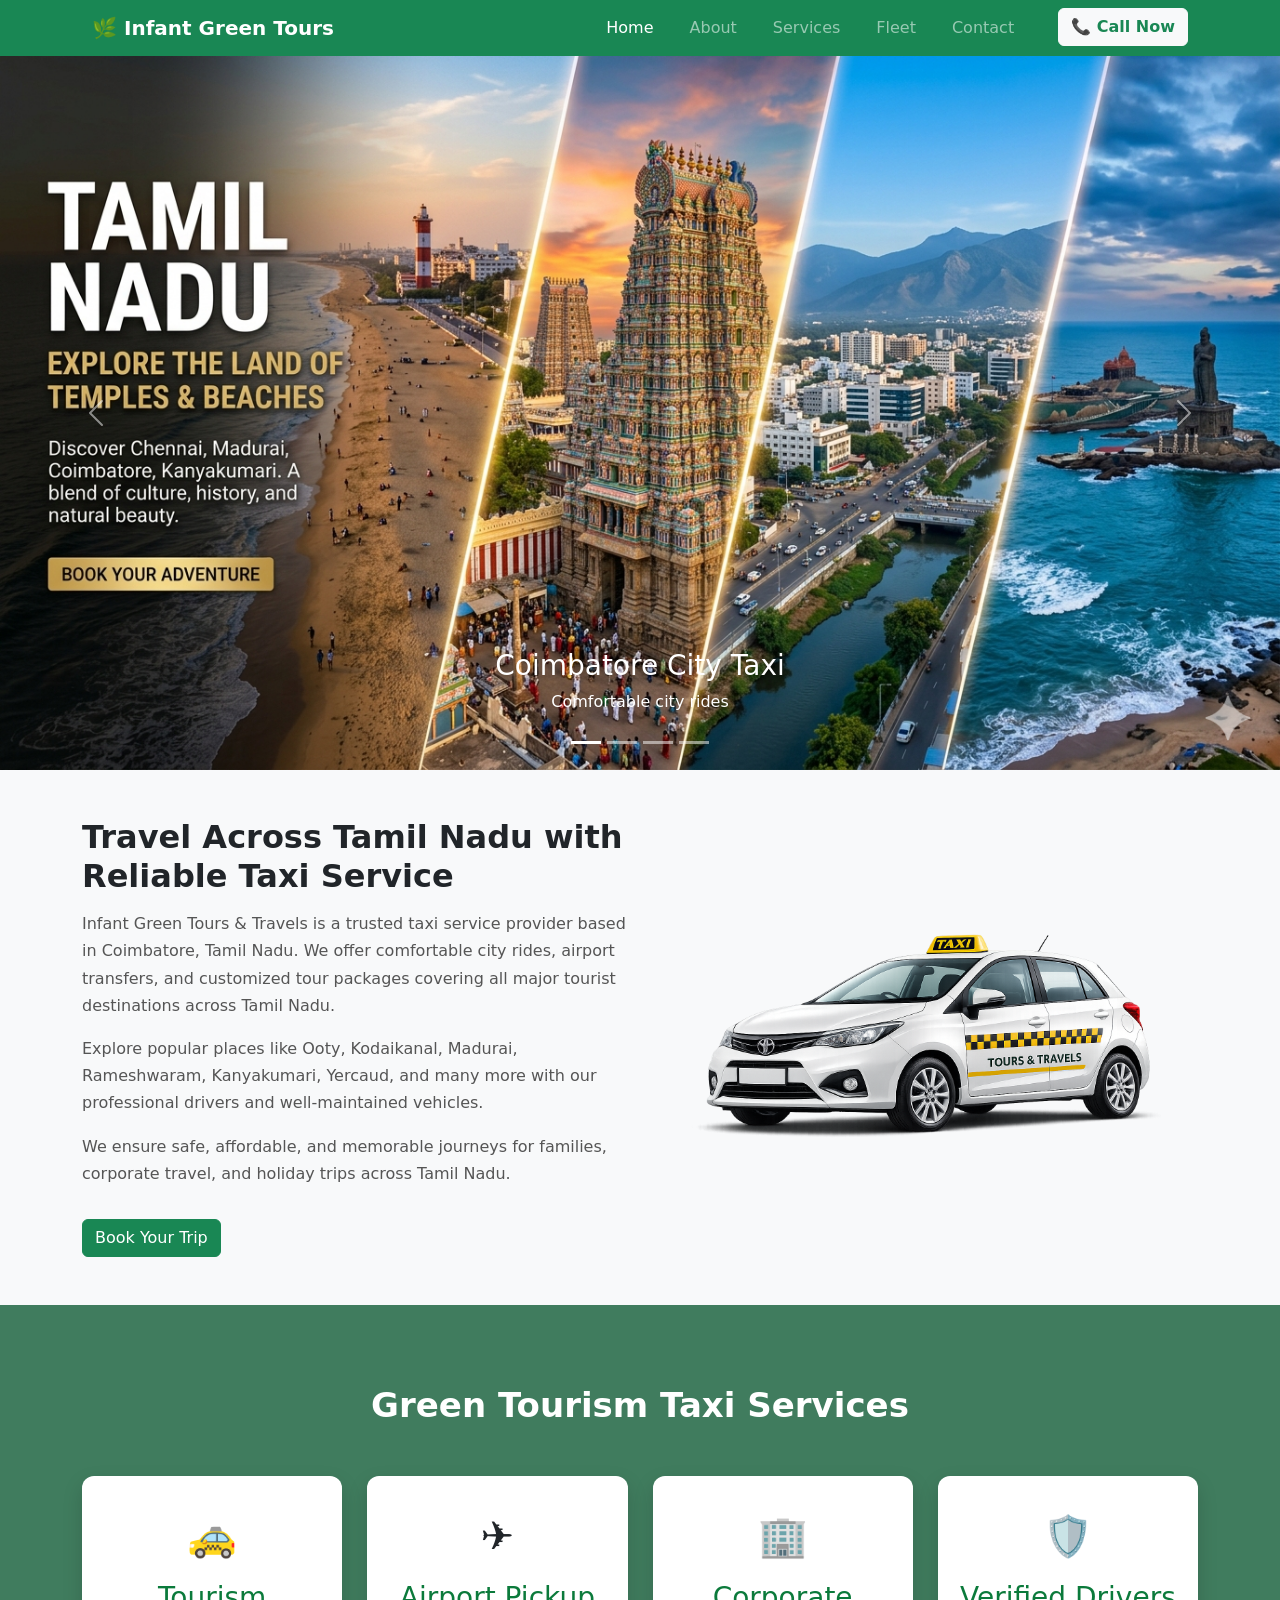
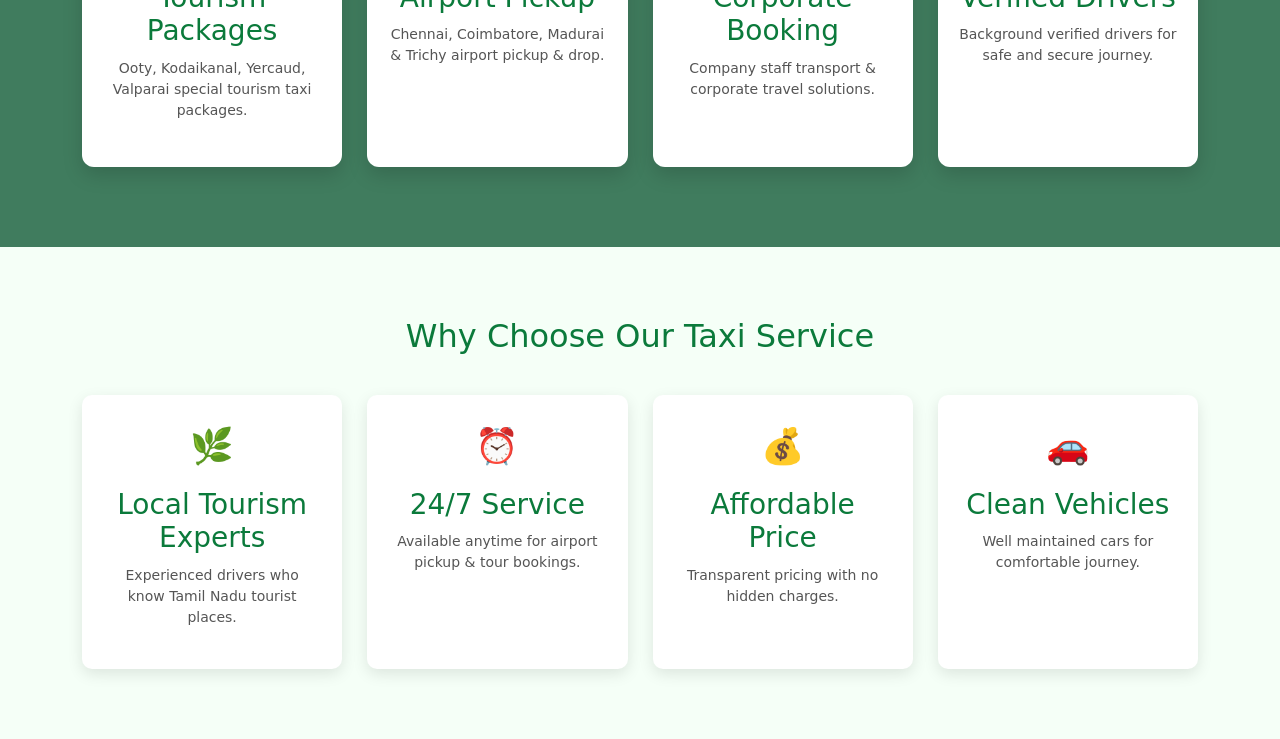
==== index.html @ bfb2577a "initial commit" ====
<!DOCTYPE html>
<html lang="en">
<head>
<meta charset="UTF-8">
<meta name="viewport" content="width=device-width, initial-scale=1.0">
<title>Infant Green Tours & Travels</title>
<link rel="stylesheet" href="assets/css/style.css">
<link href="https://cdn.jsdelivr.net/npm/bootstrap@5.3.3/dist/css/bootstrap.min.css" rel="stylesheet">
<!-- Fontawesome -->
<link rel="stylesheet"
href="https://cdnjs.cloudflare.com/ajax/libs/font-awesome/6.5.0/css/all.min.css"/>
</head>
<body>
    <div id="navbar"></div>
    <!-- Banner Slider -->
<div id="bannerSlider" class="carousel slide carousel-fade" data-bs-ride="carousel" data-bs-interval="3000">

  <!-- Indicators -->
  <div class="carousel-indicators">
    <button type="button" data-bs-target="#bannerSlider" data-bs-slide-to="0" class="active"></button>
    <button type="button" data-bs-target="#bannerSlider" data-bs-slide-to="1"></button>
    <button type="button" data-bs-target="#bannerSlider" data-bs-slide-to="2"></button>
    <button type="button" data-bs-target="#bannerSlider" data-bs-slide-to="3"></button>
  </div>

  <div class="carousel-inner">

    <!-- Coimbatore -->
    <div class="carousel-item active">
      <img src="assets/img/tamilnadu.png" class="d-block w-100 banner-img" alt="Coimbatore">
      <div class="carousel-caption">
        <h3>Coimbatore City Taxi</h3>
        <p>Comfortable city rides</p>
      </div>
    </div>

    <!-- Kerala -->
    <div class="carousel-item">
      <img src="assets/img/kerala.png" class="d-block w-100 banner-img" alt="Kerala">
      <div class="carousel-caption">
        <h3>Kerala Tour Package</h3>
      </div>
    </div>

    <!-- Ooty -->
    <div class="carousel-item">
      <img src="assets/img/ooty.png" class="d-block w-100 banner-img" alt="Ooty">
      <div class="carousel-caption">
        <h3>Ooty Hill Station</h3>
      </div>
    </div>

    <!-- Wayanad -->
    <div class="carousel-item">
      <img src="assets/img/wayndu.png" class="d-block w-100 banner-img" alt="Wayanad">
      <div class="carousel-caption">
        <h3>Wayanad Trip</h3>
      </div>
    </div>

  </div>

  <!-- Controls -->
  <button class="carousel-control-prev" type="button" data-bs-target="#bannerSlider" data-bs-slide="prev">
    <span class="carousel-control-prev-icon"></span>
  </button>

  <button class="carousel-control-next" type="button" data-bs-target="#bannerSlider" data-bs-slide="next">
    <span class="carousel-control-next-icon"></span>
  </button>

</div>

<!-- About section -->

<section class="about-section py-5">
  <div class="container">
    <div class="row align-items-center">
      
      <div class="col-lg-6">
        <h2 class="about-title">Travel Across Tamil Nadu with Reliable Taxi Service</h2>

        <p class="about-text">
          Infant Green Tours & Travels is a trusted taxi service provider based in Coimbatore, Tamil Nadu. 
          We offer comfortable city rides, airport transfers, and customized tour packages covering all 
          major tourist destinations across Tamil Nadu.
        </p>

        <p class="about-text">
          Explore popular places like Ooty, Kodaikanal, Madurai, Rameshwaram, Kanyakumari, 
          Yercaud, and many more with our professional drivers and well-maintained vehicles.
        </p>

        <p class="about-text">
          We ensure safe, affordable, and memorable journeys for families, corporate travel, 
          and holiday trips across Tamil Nadu.
        </p>

        <a href="contact.html" class="btn btn-success mt-3">Book Your Trip</a>
      </div>

      <div class="col-lg-6 text-center">
        <img src="assets/img/taxi-image.png" 
             class="img-fluid about-img" 
             alt="Infant Green Tours Taxi">
      </div>

    </div>
  </div>
</section>

<!-- Service -->
<section class="taxi-services">
  <div class="overlay"></div>

  <div class="container">
    <h2 class="section-title">Green Tourism Taxi Services</h2>

    <div class="card-wrapper">

      <div class="service-card">
        <div class="icon">🚕</div>
        <h3>Tourism Packages</h3>
        <p>Ooty, Kodaikanal, Yercaud, Valparai special tourism taxi packages.</p>
      </div>

      <div class="service-card">
        <div class="icon">✈️</div>
        <h3>Airport Pickup</h3>
        <p>Chennai, Coimbatore, Madurai & Trichy airport pickup & drop.</p>
      </div>

      <div class="service-card">
        <div class="icon">🏢</div>
        <h3>Corporate Booking</h3>
        <p>Company staff transport & corporate travel solutions.</p>
      </div>

      <div class="service-card">
        <div class="icon">🛡️</div>
        <h3>Verified Drivers</h3>
        <p>Background verified drivers for safe and secure journey.</p>
      </div>

    </div>
  </div>
</section>

<!-- Why -->
<section class="why-choose">
  <div class="container">
    <h2>Why Choose Our Taxi Service</h2>

    <div class="choose-wrapper">

      <div class="choose-box">
        <div class="choose-icon">🌿</div>
        <h3>Local Tourism Experts</h3>
        <p>Experienced drivers who know Tamil Nadu tourist places.</p>
      </div>

      <div class="choose-box">
        <div class="choose-icon">⏰</div>
        <h3>24/7 Service</h3>
        <p>Available anytime for airport pickup & tour bookings.</p>
      </div>

      <div class="choose-box">
        <div class="choose-icon">💰</div>
        <h3>Affordable Price</h3>
        <p>Transparent pricing with no hidden charges.</p>
      </div>

      <div class="choose-box">
        <div class="choose-icon">🚗</div>
        <h3>Clean Vehicles</h3>
        <p>Well maintained cars for comfortable journey.</p>
      </div>

    </div>
  </div>
</section>

<script src="https://cdn.jsdelivr.net/npm/bootstrap@5.3.3/dist/js/bootstrap.bundle.min.js"></script>
<script src="assets/js/script.js"></script>
<script>
fetch('navbar.html')
  .then(response => response.text())
  .then(data => {
    document.getElementById('navbar').innerHTML = data;
  });
</script>
</body>
</html>
---- assets/css/style.css ----
body{margin:0;font-family:Arial}
header{background:green;color:white;padding:15px;text-align:center}
nav a{color:white;margin:0 10px;text-decoration:none}
.hero{padding:40px;text-align:center;background:#e8f5e9}
.navbar-brand {
    font-size: 1.3rem;
}

.nav-link {
    font-weight: 500;
}

.nav-link:hover {
    color: #d4edda !important;
}

.banner-img {
    width: 100%;
    height: auto;
    max-height: 85vh;
    object-fit: cover;
}

/* Mobile adjustments */
@media (max-width: 768px) {
    .banner-img {
        max-height: 40vh;
    }

    .carousel-caption h3 {
        font-size: 16px;
    }

    .carousel-caption p {
        font-size: 12px;
    }
}


.about-section {
    background: #f8f9fa;
}

.about-title {
    font-weight: 700;
    margin-bottom: 15px;
    animation: fadeUp 1s ease-in-out;
}

.about-text {
    color: #555;
    line-height: 1.7;
    animation: fadeUp 1.5s ease-in-out;
}

.about-img {
    max-height: 350px;
    animation: fadeRight 1.5s ease-in-out;
}

/* Animations */
@keyframes fadeUp {
    from {
        opacity: 0;
        transform: translateY(40px);
    }
    to {
        opacity: 1;
        transform: translateY(0);
    }
}

@keyframes fadeRight {
    from {
        opacity: 0;
        transform: translateX(40px);
    }
    to {
        opacity: 1;
        transform: translateX(0);
    }
}

.taxi-services {
  position: relative;
  background: url('https://images.unsplash.com/photo-1501785888041-af3ef285b470') no-repeat center/cover;
  padding: 80px 20px;
}

.taxi-services .overlay {
  position: absolute;
  top:0;
  left:0;
  right:0;
  bottom:0;
  background: rgba(0, 80, 40, 0.75); /* green overlay */
}

.container {
  position: relative;
  max-width: 1200px;
  margin: auto;
}

.section-title {
  text-align: center;
  font-size: 34px;
  margin-bottom: 50px;
  color: #fff;
  font-weight: 700;
}

.card-wrapper {
  display: grid;
  grid-template-columns: repeat(4,1fr);
  gap: 25px;
}

.service-card {
  background: #ffffff;
  padding: 30px 20px;
  border-radius: 12px;
  text-align: center;
  transition: 0.3s ease;
  box-shadow: 0 8px 20px rgba(0,0,0,0.15);
}

.service-card:hover {
  transform: translateY(-10px);
  background: #e8f5e9;
}

.icon {
  font-size: 40px;
  margin-bottom: 15px;
}

.service-card h3 {
  color: #0b7a3b;
  margin-bottom: 10px;
}

.service-card p {
  color: #555;
  font-size: 14px;
}

/* Tablet */
@media (max-width: 992px) {
  .card-wrapper {
    grid-template-columns: repeat(2,1fr);
  }
}

/* Mobile */
@media (max-width: 576px) {
  .card-wrapper {
    grid-template-columns: 1fr;
  }

  .section-title {
    font-size: 24px;
  }
}


.why-choose {
  background: #f5fff7;
  padding: 70px 20px;
  text-align: center;
}

.why-choose h2 {
  font-size: 32px;
  color: #0b7a3b;
  margin-bottom: 40px;
}

.choose-wrapper {
  display: grid;
  grid-template-columns: repeat(4,1fr);
  gap: 25px;
  max-width: 1200px;
  margin: auto;
}

.choose-box {
  background: #fff;
  padding: 25px;
  border-radius: 10px;
  box-shadow: 0 5px 15px rgba(0,0,0,0.1);
  transition: 0.3s;
}

.choose-box:hover {
  transform: translateY(-8px);
}

.choose-icon {
  font-size: 35px;
  margin-bottom: 15px;
}

.choose-box h3 {
  color: #0b7a3b;
  margin-bottom: 10px;
}

.choose-box p {
  font-size: 14px;
  color: #555;
}

/* responsive */
@media(max-width:992px){
  .choose-wrapper{
    grid-template-columns: repeat(2,1fr);
  }
}

@media(max-width:576px){
  .choose-wrapper{
    grid-template-columns: 1fr;
  }
}
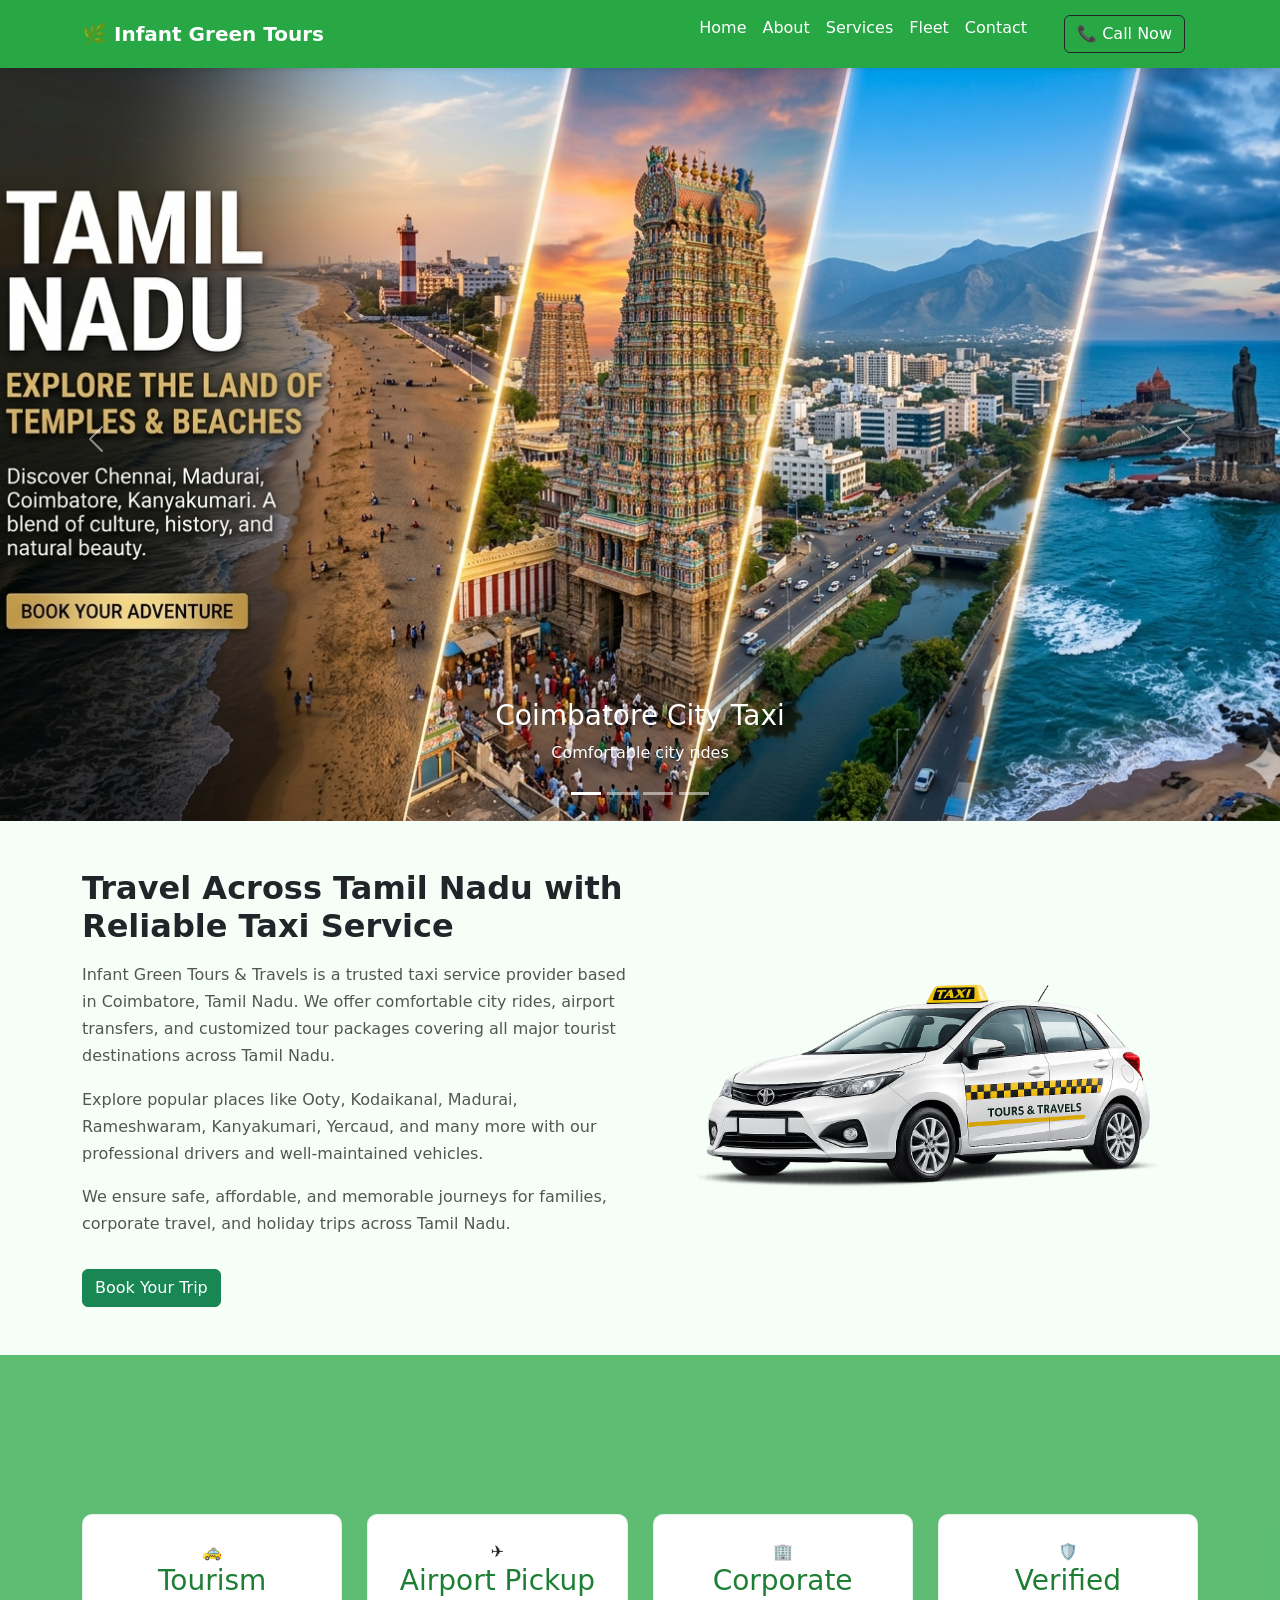
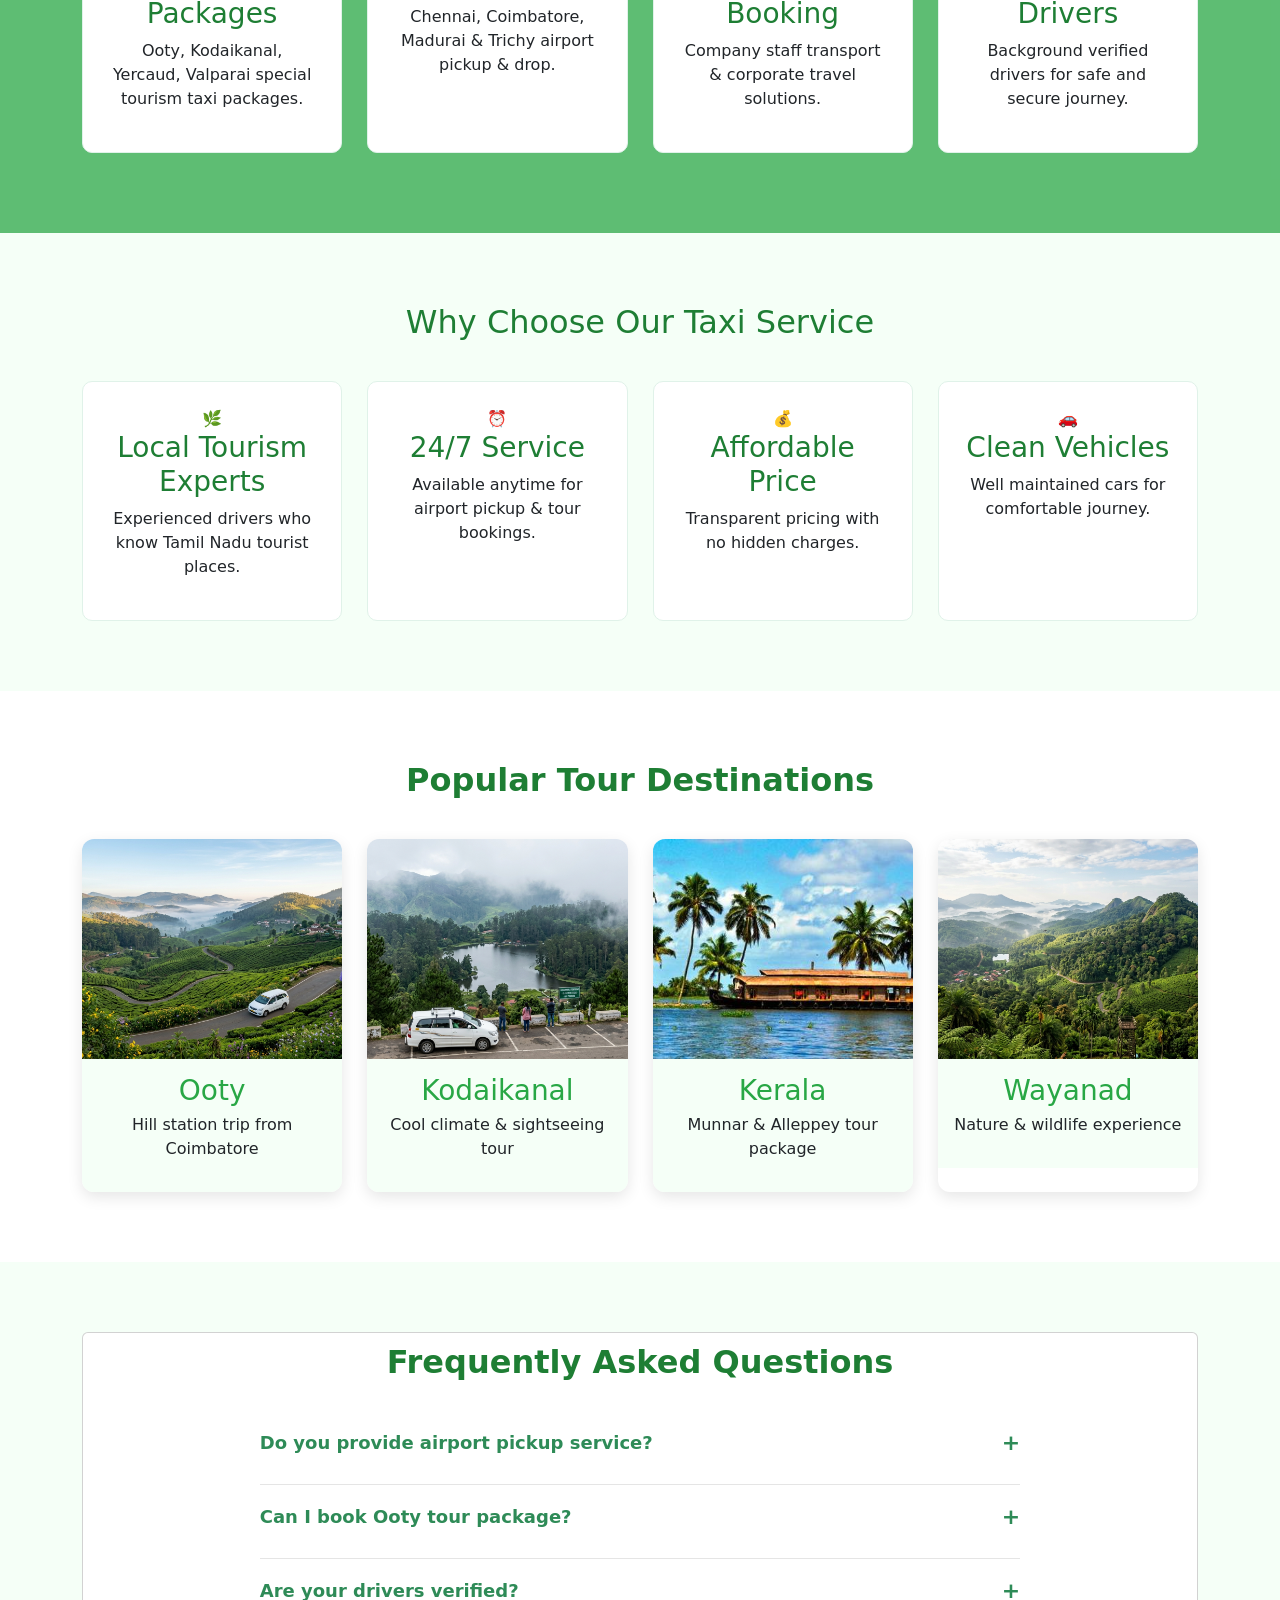
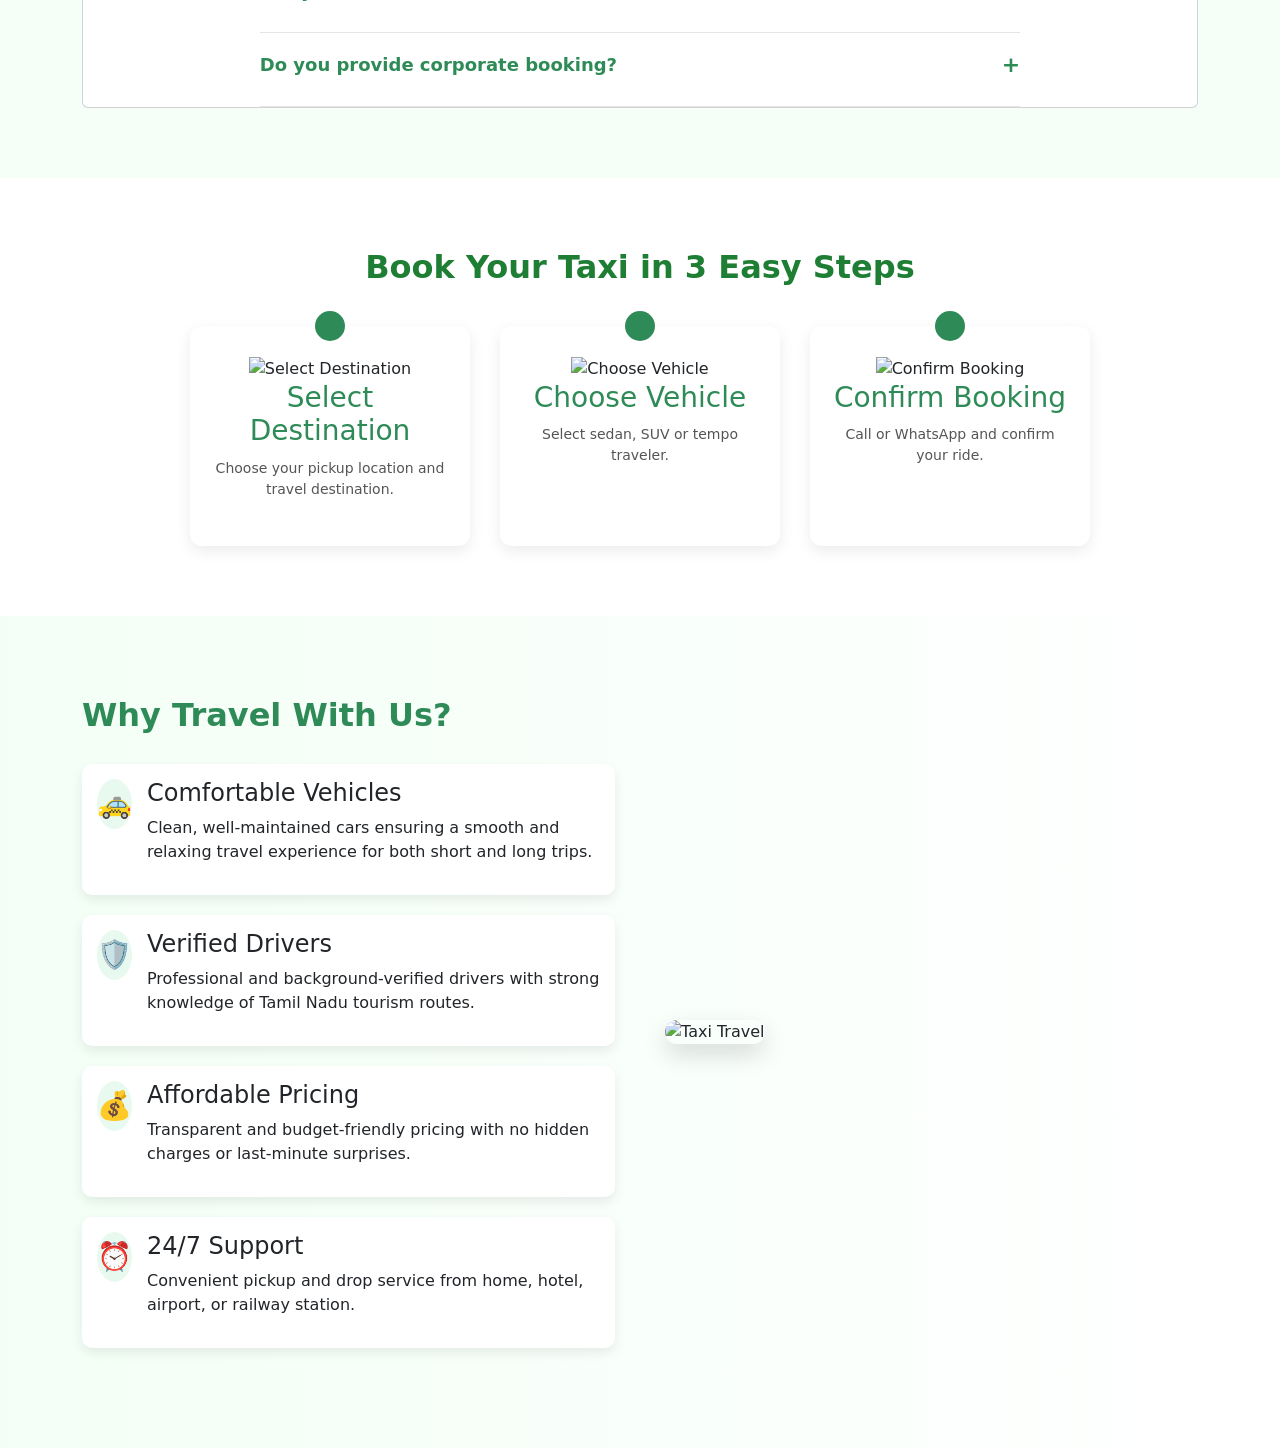
==== commit 722bce6c: "logo added" ====
--- a/index.html
+++ b/index.html
@@ -181,14 +181,190 @@
   </div>
 </section>
 
+<!-- Destinations -->
+<section class="destinations">
+  <div class="container">
+    <h2 class="destination-title">Popular Tour Destinations</h2>
+
+    <div class="destination-wrapper">
+
+      <div class="destination-card">
+        <img src="assets/img/destinations-images/ooty-tourism.png" alt="Ooty">
+        <div class="destination-content">
+          <h3>Ooty</h3>
+          <p>Hill station trip from Coimbatore</p>
+        </div>
+      </div>
+
+      <div class="destination-card">
+        <img src="assets/img/destinations-images/kodaikanal-tourism.png" alt="Kodaikanal">
+        <div class="destination-content">
+          <h3>Kodaikanal</h3>
+          <p>Cool climate & sightseeing tour</p>
+        </div>
+      </div>
+
+      <div class="destination-card">
+        <img src="assets/img/destinations-images/kerala-tourism.jpg" alt="Kerala">
+        <div class="destination-content">
+          <h3>Kerala</h3>
+          <p>Munnar & Alleppey tour package</p>
+        </div>
+      </div>
+
+      <div class="destination-card">
+        <img src="assets/img/destinations-images/wayanad-tourism.png" alt="Wayanad">
+        <div class="destination-content">
+          <h3>Wayanad</h3>
+          <p>Nature & wildlife experience</p>
+        </div>
+      </div>
+
+    </div>
+  </div>
+</section>
+
+<!-- FAQ Section -->
+
+<section class="faq-section">
+  <div class="container">
+      <div class="card showly">
+    <h2 class="faq-title">Frequently Asked Questions</h2>
+
+    <div class="faq-wrapper">
+
+      <div class="faq-item">
+        <div class="faq-question">
+          Do you provide airport pickup service?
+          <span>+</span>
+        </div>
+        <div class="faq-answer">
+          Yes, we provide airport pickup and drop service from Coimbatore, Chennai, Madurai and Trichy.
+        </div>
+      </div>
+
+      <div class="faq-item">
+        <div class="faq-question">
+          Can I book Ooty tour package?
+          <span>+</span>
+        </div>
+        <div class="faq-answer">
+          Yes, we offer customized Ooty, Kodaikanal and Kerala tour packages with driver.
+        </div>
+      </div>
+
+      <div class="faq-item">
+        <div class="faq-question">
+          Are your drivers verified?
+          <span>+</span>
+        </div>
+        <div class="faq-answer">
+          All our drivers are background verified and experienced in tourism routes.
+        </div>
+      </div>
+
+      <div class="faq-item">
+        <div class="faq-question">
+          Do you provide corporate booking?
+          <span>+</span>
+        </div>
+        <div class="faq-answer">
+          Yes, we provide corporate travel and employee transport services.
+        </div>
+      </div>
+
+    </div>
+  </div>
+  </div>
+</section>
+
+
+<section class="booking-steps">
+  <div class="container">
+    <h2 class="destination-title">Book Your Taxi in 3 Easy Steps</h2>
+
+    <div class="steps-wrapper">
+
+      <div class="step-card">
+        <div class="step-icon">
+          <img src="https://cdn-icons-png.flaticon.com/512/854/854878.png" alt="Select Destination">
+        </div>
+        <h3>Select Destination</h3>
+        <p>Choose your pickup location and travel destination.</p>
+      </div>
+
+      <div class="step-card">
+        <div class="step-icon">
+          <img src="https://cdn-icons-png.flaticon.com/512/744/744465.png" alt="Choose Vehicle">
+        </div>
+        <h3>Choose Vehicle</h3>
+        <p>Select sedan, SUV or tempo traveler.</p>
+      </div>
+
+      <div class="step-card">
+        <div class="step-icon">
+          <img src="https://cdn-icons-png.flaticon.com/512/724/724664.png" alt="Confirm Booking">
+        </div>
+        <h3>Confirm Booking</h3>
+        <p>Call or WhatsApp and confirm your ride.</p>
+      </div>
+
+    </div>
+  </div>
+</section>
+
+<section class="why-travel">
+  <div class="container">
+    <div class="why-grid">
+
+      <!-- LEFT CONTENT -->
+      <div class="why-left">
+        <h2>Why Travel With Us?</h2>
+
+        <div class="why-item">
+          <div class="why-icon">🚕</div>
+          <div>
+            <h4>Comfortable Vehicles</h4>
+            <p>Clean, well-maintained cars ensuring a smooth and relaxing travel experience for both short and long trips.</p>
+          </div>
+        </div>
+
+        <div class="why-item">
+          <div class="why-icon">🛡️</div>
+          <div>
+            <h4>Verified Drivers</h4>
+            <p>Professional and background-verified drivers with strong knowledge of Tamil Nadu tourism routes.</p>
+          </div>
+        </div>
+
+        <div class="why-item">
+          <div class="why-icon">💰</div>
+          <div>
+            <h4>Affordable Pricing</h4>
+            <p>Transparent and budget-friendly pricing with no hidden charges or last-minute surprises.</p>
+          </div>
+        </div>
+
+        <div class="why-item">
+          <div class="why-icon">⏰</div>
+          <div>
+            <h4>24/7 Support</h4>
+            <p>Convenient pickup and drop service from home, hotel, airport, or railway station.</p>
+          </div>
+        </div>
+
+      </div>
+
+      <!-- RIGHT IMAGE -->
+      <div class="why-right">
+        <img src="https://images.unsplash.com/photo-1501785888041-af3ef285b470" alt="Taxi Travel">
+      </div>
+
+    </div>
+  </div>
+</section>
+
 <script src="https://cdn.jsdelivr.net/npm/bootstrap@5.3.3/dist/js/bootstrap.bundle.min.js"></script>
 <script src="assets/js/script.js"></script>
-<script>
-fetch('navbar.html')
-  .then(response => response.text())
-  .then(data => {
-    document.getElementById('navbar').innerHTML = data;
-  });
-</script>
 </body>
 </html>
--- a/assets/css/style.css
+++ b/assets/css/style.css
@@ -1,225 +1,474 @@
-body{margin:0;font-family:Arial}
-header{background:green;color:white;padding:15px;text-align:center}
-nav a{color:white;margin:0 10px;text-decoration:none}
-.hero{padding:40px;text-align:center;background:#e8f5e9}
-.navbar-brand {
-    font-size: 1.3rem;
-}
-
-.nav-link {
-    font-weight: 500;
-}
-
-.nav-link:hover {
-    color: #d4edda !important;
-}
-
-.banner-img {
-    width: 100%;
-    height: auto;
-    max-height: 85vh;
-    object-fit: cover;
-}
-
-/* Mobile adjustments */
-@media (max-width: 768px) {
-    .banner-img {
-        max-height: 40vh;
-    }
-
-    .carousel-caption h3 {
-        font-size: 16px;
-    }
-
-    .carousel-caption p {
-        font-size: 12px;
-    }
-}
-
-
-.about-section {
-    background: #f8f9fa;
-}
-
-.about-title {
-    font-weight: 700;
-    margin-bottom: 15px;
-    animation: fadeUp 1s ease-in-out;
-}
-
-.about-text {
-    color: #555;
-    line-height: 1.7;
-    animation: fadeUp 1.5s ease-in-out;
-}
-
-.about-img {
-    max-height: 350px;
-    animation: fadeRight 1.5s ease-in-out;
-}
-
-/* Animations */
-@keyframes fadeUp {
-    from {
-        opacity: 0;
-        transform: translateY(40px);
-    }
-    to {
-        opacity: 1;
-        transform: translateY(0);
-    }
-}
-
-@keyframes fadeRight {
-    from {
-        opacity: 0;
-        transform: translateX(40px);
-    }
-    to {
-        opacity: 1;
-        transform: translateX(0);
-    }
-}
-
-.taxi-services {
-  position: relative;
-  background: url('https://images.unsplash.com/photo-1501785888041-af3ef285b470') no-repeat center/cover;
-  padding: 80px 20px;
-}
-
-.taxi-services .overlay {
-  position: absolute;
-  top:0;
-  left:0;
-  right:0;
-  bottom:0;
-  background: rgba(0, 80, 40, 0.75); /* green overlay */
-}
-
-.container {
-  position: relative;
-  max-width: 1200px;
-  margin: auto;
-}
-
-.section-title {
-  text-align: center;
-  font-size: 34px;
-  margin-bottom: 50px;
-  color: #fff;
-  font-weight: 700;
-}
-
-.card-wrapper {
-  display: grid;
-  grid-template-columns: repeat(4,1fr);
-  gap: 25px;
-}
-
-.service-card {
-  background: #ffffff;
-  padding: 30px 20px;
-  border-radius: 12px;
-  text-align: center;
-  transition: 0.3s ease;
-  box-shadow: 0 8px 20px rgba(0,0,0,0.15);
-}
-
-.service-card:hover {
-  transform: translateY(-10px);
-  background: #e8f5e9;
-}
-
-.icon {
-  font-size: 40px;
-  margin-bottom: 15px;
-}
-
-.service-card h3 {
-  color: #0b7a3b;
-  margin-bottom: 10px;
-}
-
-.service-card p {
-  color: #555;
-  font-size: 14px;
-}
-
-/* Tablet */
-@media (max-width: 992px) {
-  .card-wrapper {
-    grid-template-columns: repeat(2,1fr);
-  }
-}
-
-/* Mobile */
-@media (max-width: 576px) {
-  .card-wrapper {
-    grid-template-columns: 1fr;
-  }
-
-  .section-title {
-    font-size: 24px;
-  }
-}
-
-
-.why-choose {
-  background: #f5fff7;
-  padding: 70px 20px;
-  text-align: center;
-}
-
-.why-choose h2 {
-  font-size: 32px;
-  color: #0b7a3b;
-  margin-bottom: 40px;
-}
-
-.choose-wrapper {
-  display: grid;
-  grid-template-columns: repeat(4,1fr);
-  gap: 25px;
-  max-width: 1200px;
-  margin: auto;
-}
-
-.choose-box {
-  background: #fff;
-  padding: 25px;
-  border-radius: 10px;
-  box-shadow: 0 5px 15px rgba(0,0,0,0.1);
-  transition: 0.3s;
-}
-
-.choose-box:hover {
-  transform: translateY(-8px);
-}
-
-.choose-icon {
-  font-size: 35px;
-  margin-bottom: 15px;
-}
-
-.choose-box h3 {
-  color: #0b7a3b;
-  margin-bottom: 10px;
-}
-
-.choose-box p {
-  font-size: 14px;
-  color: #555;
+:root{
+  --primary-green:#28a745;
+  --light-green:#e8f5e9;
+  --soft-green:#f5fff7;
+  --dark-green:#1e7e34;
+}
+
+body{
+margin:0;
+font-family:Arial, sans-serif;
+padding-top:56px;
+}
+
+/* Navbar */
+.navbar{
+background: var(--primary-green) !important;
+transition:.3s;
+}
+
+.navbar-brand{
+font-size:22px;
+font-weight:700;
+}
+
+.navbar.scrolled{
+background:#1e7e34 !important;
+box-shadow:0 4px 10px rgba(0,0,0,0.2);
+transition:.3s;
+}
+
+.nav-link{
+font-weight:500;
+color:#fff !important;
+transition:.3s;
+}
+
+.nav-link:hover{
+color:#ffffff !important;
+opacity:.8;
+}
+
+.call-btn{
+background:#fff;
+color:var(--primary-green) !important;
+border-radius:30px;
+padding:6px 15px;
+transition:.3s;
+}
+
+.call-btn:hover{
+background:var(--light-green);
+transform:translateY(-2px);
+}
+
+/* Banner */
+.banner-img{
+height:85vh;
+object-fit:cover;
+}
+
+@media(max-width:768px){
+.banner-img{
+height:40vh;
+}
+}
+
+/* About */
+.about-section{
+padding:70px 0;
+background: var(--soft-green);
+}
+
+.about-title{
+font-weight:700;
+margin-bottom:15px;
+animation:fadeUp 1s ease;
+}
+
+.about-text{
+color:#555;
+line-height:1.7;
+animation:fadeUp 1.3s ease;
+}
+
+.about-img{
+max-height:350px;
+animation:fadeRight 1.5s ease;
+}
+
+/* Services */
+.taxi-services{
+position:relative;
+background:url('https://images.unsplash.com/photo-1501785888041-af3ef285b470') center/cover;
+padding:80px 20px;
+}
+
+.overlay{
+position:absolute;
+top:0;
+left:0;
+right:0;
+bottom:0;
+background:rgba(40,167,69,0.75);
+}
+
+.section-title{
+text-align:center;
+color:#fff;
+margin-bottom:40px;
+font-weight:700;
+}
+
+.card-wrapper{
+display:grid;
+grid-template-columns:repeat(4,1fr);
+gap:25px;
+}
+
+.service-card{
+background:#fff;
+padding:25px;
+border-radius:10px;
+text-align:center;
+opacity:0;
+transform:translateY(40px);
+transition:.5s;
+border:1px solid #e0f2e9;
+}
+
+.service-card.show{
+opacity:1;
+transform:translateY(0);
+}
+
+.service-card:hover{
+background:var(--light-green);
+transform:translateY(-10px);
+}
+
+.service-card h3{
+color:var(--dark-green);
+}
+
+/* Why choose */
+.why-choose{
+padding:70px 20px;
+background: var(--soft-green);
+text-align:center;
+}
+
+.why-choose h2{
+color:var(--dark-green);
+margin-bottom:40px;
+}
+
+.choose-wrapper{
+display:grid;
+grid-template-columns:repeat(4,1fr);
+gap:25px;
+}
+
+.choose-box{
+background:#fff;
+padding:25px;
+border-radius:10px;
+opacity:0;
+transform:translateY(40px);
+transition:.5s;
+border:1px solid #e0f2e9;
+}
+
+.choose-box.show{
+opacity:1;
+transform:translateY(0);
+}
+
+.choose-box:hover{
+background:var(--light-green);
+transform:translateY(-8px);
+}
+
+.choose-box h3{
+color:var(--dark-green);
+}
+
+/* Buttons */
+.btn-success{
+background:var(--primary-green);
+border:none;
+}
+
+.btn-success:hover{
+background:var(--dark-green);
+}
+
+/* Responsive */
+@media(max-width:992px){
+.card-wrapper,
+.choose-wrapper{
+grid-template-columns:repeat(2,1fr);
+}
+}
+
+@media(max-width:576px){
+.card-wrapper,
+.choose-wrapper{
+grid-template-columns:1fr;
+}
+}
+
+/* base animation */
+.service-card,
+.choose-box,
+.destination-card,
+.about-section
+.faq-section
+.booking-steps
+.why-travel{
+opacity:0;
+transform: translateY(60px);
+transition: all 0.8s ease;
+}
+
+/* show animation */
+.show{
+opacity:1;
+transform: translateY(0);
+}
+
+.destinations{
+padding:70px 20px;
+background:#ffffff;
+text-align:center;
+}
+
+.destination-title{
+color:#1e7e34;
+margin-bottom:40px;
+font-weight:700;
+}
+
+.destination-wrapper{
+display:grid;
+grid-template-columns:repeat(4,1fr);
+gap:25px;
+}
+
+.destination-card{
+border-radius:12px;
+overflow:hidden;
+box-shadow:0 5px 15px rgba(0,0,0,0.1);
+transition:.4s;
+opacity:0;
+transform:translateY(40px);
+}
+
+.destination-card.show{
+opacity:1;
+transform:translateY(0);
+}
+
+.destination-card:hover{
+transform:translateY(-10px);
+}
+
+.destination-card img{
+width:100%;
+height:220px;
+object-fit:cover;
+}
+
+.destination-content{
+padding:15px;
+background:#f5fff7;
+}
+
+.destination-content h3{
+color:#28a745;
+margin-bottom:5px;
 }
 
 /* responsive */
 @media(max-width:992px){
-  .choose-wrapper{
-    grid-template-columns: repeat(2,1fr);
-  }
+.destination-wrapper{
+grid-template-columns:repeat(2,1fr);
+}
 }
 
 @media(max-width:576px){
-  .choose-wrapper{
-    grid-template-columns: 1fr;
-  }
+.destination-wrapper{
+grid-template-columns:1fr;
+}
+}
+
+/* responsive */
+
+.faq-section{
+padding:70px 0;
+background: var(--soft-green);
+}
+
+.faq-title{
+color:#1e7e34;
+margin-bottom:30px;
+font-weight:700;
+text-align: center;
+margin-top: 10px;
+}
+
+.faq-wrapper{
+max-width:800px;
+margin:auto;
+}
+
+.faq-item{
+border-bottom:1px solid #e5e5e5;
+padding:15px 0;
+opacity:0;
+transform:translateY(40px);
+transition:.6s;
+}
+
+.faq-item.show{
+opacity:1;
+transform:translateY(0);
+}
+
+.faq-question{
+font-weight:600;
+cursor:pointer;
+display:flex;
+justify-content:space-between;
+align-items:center;
+color:#2e8b57;
+font-size:18px;
+}
+
+.faq-question span{
+font-size:22px;
+transition:.3s;
+}
+
+.faq-answer{
+max-height:0;
+overflow:hidden;
+transition:max-height .4s ease;
+color:#555;
+margin-top:10px;
+}
+
+.faq-item.active .faq-answer{
+max-height:200px;
+}
+
+.faq-item.active .faq-question span{
+transform:rotate(45deg);
+}
+
+
+.booking-steps{
+padding:70px 0;
+text-align:center;
+}
+
+.steps-wrapper{
+display:flex;
+justify-content:center;
+gap:30px;
+flex-wrap:wrap;
+}
+
+.step-card{
+background:#fff;
+padding:30px 20px;
+width:280px;
+border-radius:12px;
+box-shadow:0 5px 15px rgba(0,0,0,0.08);
+transition:.4s;
+position:relative;
+}
+
+.step-card:hover{
+transform:translateY(-8px);
+box-shadow:0 10px 20px rgba(0,0,0,0.12);
+}
+
+.step-icon img{
+width:60px;
+height:60px;
+object-fit:contain;
+}
+.step-card h3{
+color:#2e8b57;
+margin-bottom:10px;
+}
+
+.step-card p{
+color:#555;
+font-size:14px;
+}
+
+/* number circle */
+.step-card::before{
+content:"";
+position:absolute;
+top:-15px;
+left:50%;
+transform:translateX(-50%);
+width:30px;
+height:30px;
+background:#2e8b57;
+border-radius:50%;
+}
+
+.why-travel{
+padding:80px 0;
+background:linear-gradient(to right,#f3fff6,#ffffff);
+}
+
+.why-grid{
+display:grid;
+grid-template-columns:1fr 1fr;
+gap:50px;
+align-items:center;
+}
+
+.why-left h2{
+color:#2e8b57;
+margin-bottom:30px;
+font-weight:700;
+}
+
+.why-item{
+display:flex;
+gap:15px;
+margin-bottom:20px;
+background:#fff;
+padding:15px;
+border-radius:10px;
+box-shadow:0 5px 12px rgba(0,0,0,0.08);
+transition:.3s;
+}
+
+.why-item:hover{
+transform:translateX(8px);
+box-shadow:0 10px 20px rgba(0,0,0,0.12);
+}
+
+.why-icon{
+font-size:28px;
+background:#e8f9ef;
+width:50px;
+height:50px;
+display:flex;
+align-items:center;
+justify-content:center;
+border-radius:50%;
+}
+
+.why-right img{
+width:100%;
+border-radius:15px;
+box-shadow:0 10px 25px rgba(0,0,0,0.15);
+}
+
+/* responsive */
+@media(max-width:992px){
+.why-grid{
+grid-template-columns:1fr;
+}
+.why-right{
+order:-1;
+}
 }
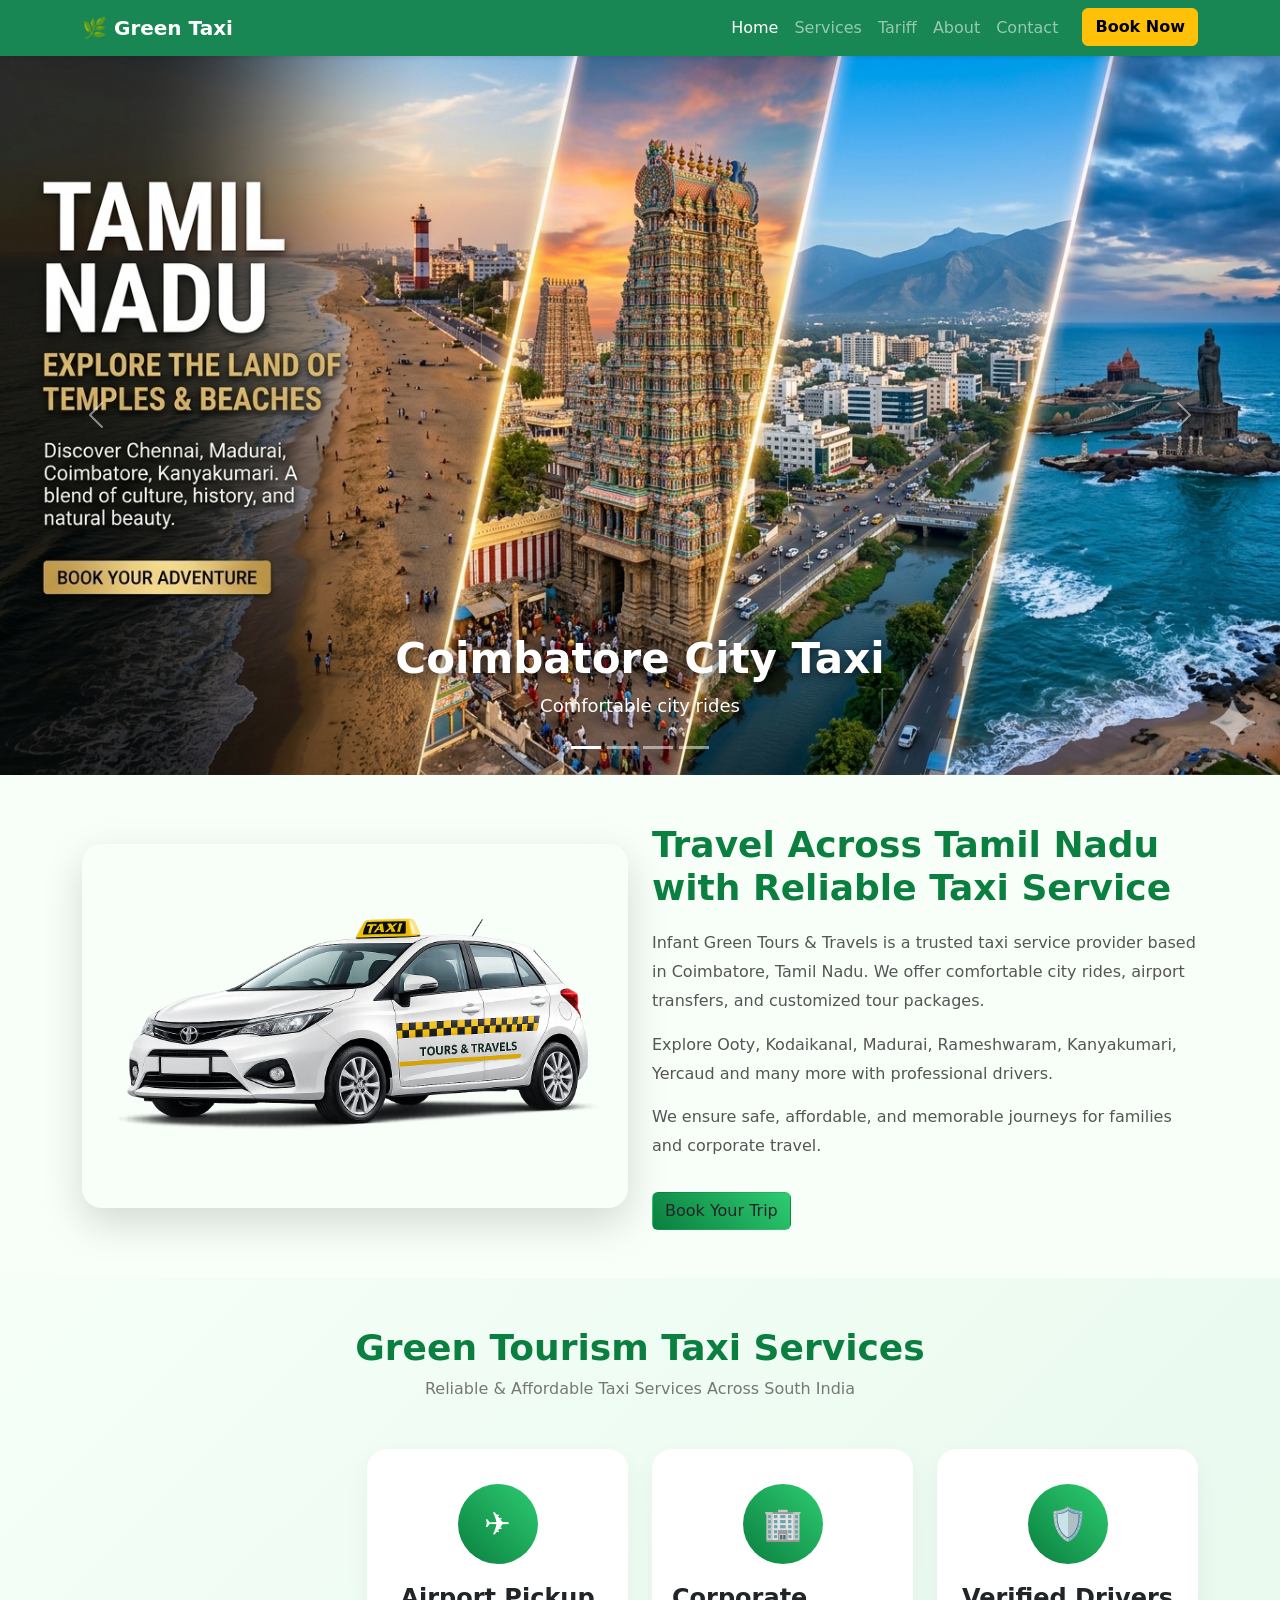
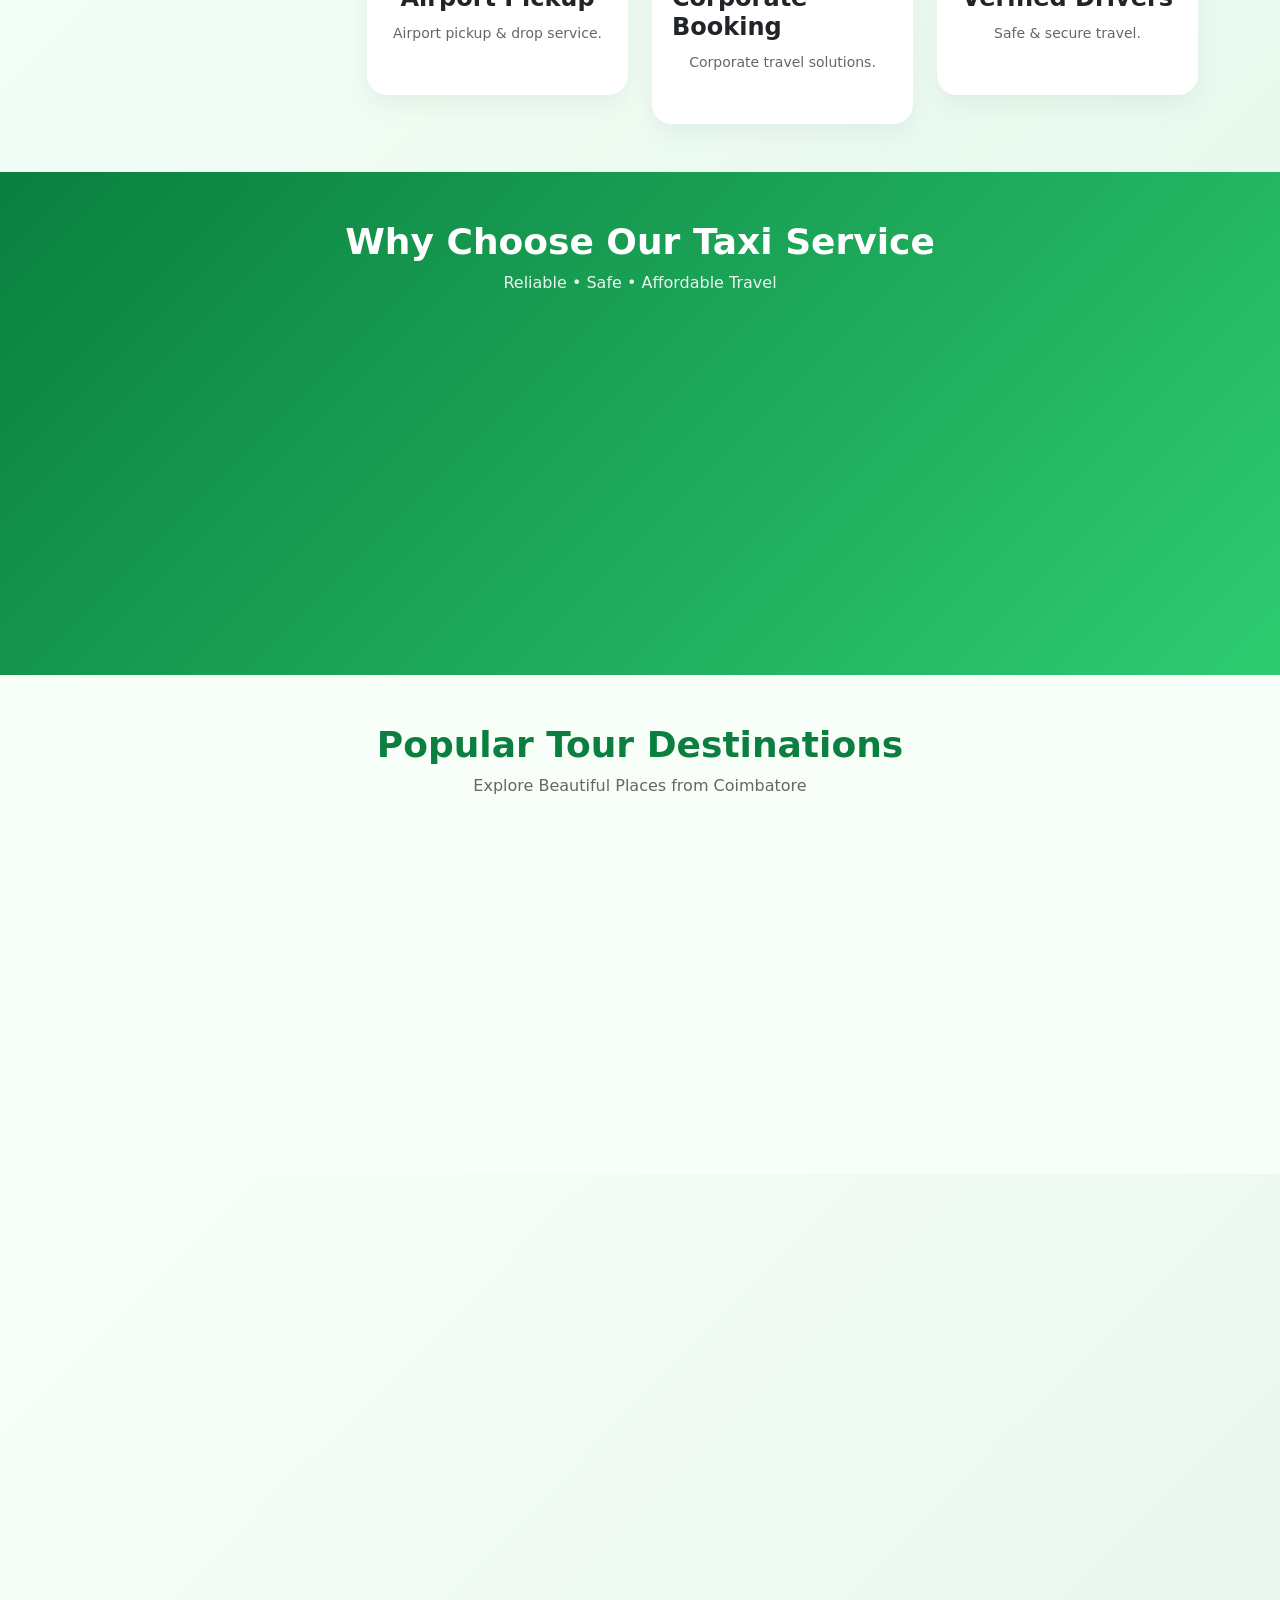
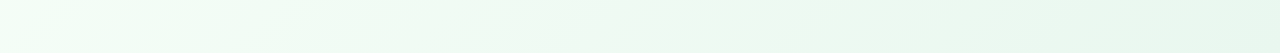
==== commit 626b04d3: "home ui added" ====
--- a/index.html
+++ b/index.html
@@ -12,7 +12,10 @@
 </head>
 <body>
     <div id="navbar"></div>
-    <!-- Banner Slider -->
+
+    <!-- Banner Section Start -->
+<section class="banner-section">
+
 <div id="bannerSlider" class="carousel slide carousel-fade" data-bs-ride="carousel" data-bs-interval="3000">
 
   <!-- Indicators -->
@@ -28,7 +31,7 @@
     <!-- Coimbatore -->
     <div class="carousel-item active">
       <img src="assets/img/tamilnadu.png" class="d-block w-100 banner-img" alt="Coimbatore">
-      <div class="carousel-caption">
+      <div class="carousel-caption banner-caption">
         <h3>Coimbatore City Taxi</h3>
         <p>Comfortable city rides</p>
       </div>
@@ -37,7 +40,7 @@
     <!-- Kerala -->
     <div class="carousel-item">
       <img src="assets/img/kerala.png" class="d-block w-100 banner-img" alt="Kerala">
-      <div class="carousel-caption">
+      <div class="carousel-caption banner-caption">
         <h3>Kerala Tour Package</h3>
       </div>
     </div>
@@ -45,7 +48,7 @@
     <!-- Ooty -->
     <div class="carousel-item">
       <img src="assets/img/ooty.png" class="d-block w-100 banner-img" alt="Ooty">
-      <div class="carousel-caption">
+      <div class="carousel-caption banner-caption">
         <h3>Ooty Hill Station</h3>
       </div>
     </div>
@@ -53,7 +56,7 @@
     <!-- Wayanad -->
     <div class="carousel-item">
       <img src="assets/img/wayndu.png" class="d-block w-100 banner-img" alt="Wayanad">
-      <div class="carousel-caption">
+      <div class="carousel-caption banner-caption">
         <h3>Wayanad Trip</h3>
       </div>
     </div>
@@ -71,299 +74,281 @@
 
 </div>
 
-<!-- About section -->
+</section>
+<!-- Banner Section End -->
+
 
 <section class="about-section py-5">
   <div class="container">
     <div class="row align-items-center">
-      
-      <div class="col-lg-6">
-        <h2 class="about-title">Travel Across Tamil Nadu with Reliable Taxi Service</h2>
-
-        <p class="about-text">
-          Infant Green Tours & Travels is a trusted taxi service provider based in Coimbatore, Tamil Nadu. 
-          We offer comfortable city rides, airport transfers, and customized tour packages covering all 
-          major tourist destinations across Tamil Nadu.
-        </p>
-
-        <p class="about-text">
-          Explore popular places like Ooty, Kodaikanal, Madurai, Rameshwaram, Kanyakumari, 
-          Yercaud, and many more with our professional drivers and well-maintained vehicles.
-        </p>
-
-        <p class="about-text">
-          We ensure safe, affordable, and memorable journeys for families, corporate travel, 
-          and holiday trips across Tamil Nadu.
-        </p>
-
-        <a href="contact.html" class="btn btn-success mt-3">Book Your Trip</a>
-      </div>
-
-      <div class="col-lg-6 text-center">
-        <img src="assets/img/taxi-image.png" 
-             class="img-fluid about-img" 
-             alt="Infant Green Tours Taxi">
-      </div>
-
-    </div>
-  </div>
-</section>
-
-<!-- Service -->
-<section class="taxi-services">
-  <div class="overlay"></div>
-
-  <div class="container">
-    <h2 class="section-title">Green Tourism Taxi Services</h2>
-
-    <div class="card-wrapper">
-
-      <div class="service-card">
-        <div class="icon">🚕</div>
-        <h3>Tourism Packages</h3>
-        <p>Ooty, Kodaikanal, Yercaud, Valparai special tourism taxi packages.</p>
-      </div>
-
-      <div class="service-card">
-        <div class="icon">✈️</div>
-        <h3>Airport Pickup</h3>
-        <p>Chennai, Coimbatore, Madurai & Trichy airport pickup & drop.</p>
-      </div>
-
-      <div class="service-card">
-        <div class="icon">🏢</div>
-        <h3>Corporate Booking</h3>
-        <p>Company staff transport & corporate travel solutions.</p>
-      </div>
-
-      <div class="service-card">
-        <div class="icon">🛡️</div>
-        <h3>Verified Drivers</h3>
-        <p>Background verified drivers for safe and secure journey.</p>
-      </div>
-
-    </div>
-  </div>
-</section>
-
-<!-- Why -->
-<section class="why-choose">
-  <div class="container">
-    <h2>Why Choose Our Taxi Service</h2>
-
-    <div class="choose-wrapper">
-
-      <div class="choose-box">
-        <div class="choose-icon">🌿</div>
-        <h3>Local Tourism Experts</h3>
-        <p>Experienced drivers who know Tamil Nadu tourist places.</p>
-      </div>
-
-      <div class="choose-box">
-        <div class="choose-icon">⏰</div>
-        <h3>24/7 Service</h3>
-        <p>Available anytime for airport pickup & tour bookings.</p>
-      </div>
-
-      <div class="choose-box">
-        <div class="choose-icon">💰</div>
-        <h3>Affordable Price</h3>
-        <p>Transparent pricing with no hidden charges.</p>
-      </div>
-
-      <div class="choose-box">
-        <div class="choose-icon">🚗</div>
-        <h3>Clean Vehicles</h3>
-        <p>Well maintained cars for comfortable journey.</p>
-      </div>
-
-    </div>
-  </div>
-</section>
-
-<!-- Destinations -->
-<section class="destinations">
-  <div class="container">
-    <h2 class="destination-title">Popular Tour Destinations</h2>
-
-    <div class="destination-wrapper">
-
-      <div class="destination-card">
-        <img src="assets/img/destinations-images/ooty-tourism.png" alt="Ooty">
-        <div class="destination-content">
-          <h3>Ooty</h3>
-          <p>Hill station trip from Coimbatore</p>
-        </div>
-      </div>
-
-      <div class="destination-card">
-        <img src="assets/img/destinations-images/kodaikanal-tourism.png" alt="Kodaikanal">
-        <div class="destination-content">
-          <h3>Kodaikanal</h3>
-          <p>Cool climate & sightseeing tour</p>
-        </div>
-      </div>
-
-      <div class="destination-card">
-        <img src="assets/img/destinations-images/kerala-tourism.jpg" alt="Kerala">
-        <div class="destination-content">
-          <h3>Kerala</h3>
-          <p>Munnar & Alleppey tour package</p>
-        </div>
-      </div>
-
-      <div class="destination-card">
-        <img src="assets/img/destinations-images/wayanad-tourism.png" alt="Wayanad">
-        <div class="destination-content">
-          <h3>Wayanad</h3>
-          <p>Nature & wildlife experience</p>
-        </div>
-      </div>
-
-    </div>
-  </div>
-</section>
-
-<!-- FAQ Section -->
-
-<section class="faq-section">
-  <div class="container">
-      <div class="card showly">
-    <h2 class="faq-title">Frequently Asked Questions</h2>
-
-    <div class="faq-wrapper">
-
-      <div class="faq-item">
-        <div class="faq-question">
-          Do you provide airport pickup service?
-          <span>+</span>
-        </div>
-        <div class="faq-answer">
-          Yes, we provide airport pickup and drop service from Coimbatore, Chennai, Madurai and Trichy.
-        </div>
-      </div>
-
-      <div class="faq-item">
-        <div class="faq-question">
-          Can I book Ooty tour package?
-          <span>+</span>
-        </div>
-        <div class="faq-answer">
-          Yes, we offer customized Ooty, Kodaikanal and Kerala tour packages with driver.
-        </div>
-      </div>
-
-      <div class="faq-item">
-        <div class="faq-question">
-          Are your drivers verified?
-          <span>+</span>
-        </div>
-        <div class="faq-answer">
-          All our drivers are background verified and experienced in tourism routes.
-        </div>
-      </div>
-
-      <div class="faq-item">
-        <div class="faq-question">
-          Do you provide corporate booking?
-          <span>+</span>
-        </div>
-        <div class="faq-answer">
-          Yes, we provide corporate travel and employee transport services.
-        </div>
-      </div>
-
-    </div>
-  </div>
-  </div>
-</section>
-
-
-<section class="booking-steps">
-  <div class="container">
-    <h2 class="destination-title">Book Your Taxi in 3 Easy Steps</h2>
-
-    <div class="steps-wrapper">
-
-      <div class="step-card">
-        <div class="step-icon">
-          <img src="https://cdn-icons-png.flaticon.com/512/854/854878.png" alt="Select Destination">
-        </div>
-        <h3>Select Destination</h3>
-        <p>Choose your pickup location and travel destination.</p>
-      </div>
-
-      <div class="step-card">
-        <div class="step-icon">
-          <img src="https://cdn-icons-png.flaticon.com/512/744/744465.png" alt="Choose Vehicle">
-        </div>
-        <h3>Choose Vehicle</h3>
-        <p>Select sedan, SUV or tempo traveler.</p>
-      </div>
-
-      <div class="step-card">
-        <div class="step-icon">
-          <img src="https://cdn-icons-png.flaticon.com/512/724/724664.png" alt="Confirm Booking">
-        </div>
-        <h3>Confirm Booking</h3>
-        <p>Call or WhatsApp and confirm your ride.</p>
-      </div>
-
-    </div>
-  </div>
-</section>
-
-<section class="why-travel">
-  <div class="container">
-    <div class="why-grid">
-
-      <!-- LEFT CONTENT -->
-      <div class="why-left">
-        <h2>Why Travel With Us?</h2>
-
-        <div class="why-item">
-          <div class="why-icon">🚕</div>
-          <div>
-            <h4>Comfortable Vehicles</h4>
-            <p>Clean, well-maintained cars ensuring a smooth and relaxing travel experience for both short and long trips.</p>
-          </div>
-        </div>
-
-        <div class="why-item">
-          <div class="why-icon">🛡️</div>
-          <div>
-            <h4>Verified Drivers</h4>
-            <p>Professional and background-verified drivers with strong knowledge of Tamil Nadu tourism routes.</p>
-          </div>
-        </div>
-
-        <div class="why-item">
+
+      <!-- Image -->
+      <div class="col-lg-6 mb-4 mb-lg-0">
+        <div class="about-img-wrapper">
+          <img src="assets/img/taxi-image.png" 
+               class="img-fluid about-img" 
+               alt="Infant Green Tours Taxi">
+        </div>
+      </div>
+
+      <!-- Content -->
+      <div class="col-lg-6 reveal">
+        <div class="about-content">
+
+          <h2 class="about-title">
+            Travel Across Tamil Nadu with Reliable Taxi Service
+          </h2>
+
+          <p class="about-text">
+            Infant Green Tours & Travels is a trusted taxi service provider based in Coimbatore, Tamil Nadu. 
+            We offer comfortable city rides, airport transfers, and customized tour packages.
+          </p>
+
+          <p class="about-text">
+            Explore Ooty, Kodaikanal, Madurai, Rameshwaram, Kanyakumari, 
+            Yercaud and many more with professional drivers.
+          </p>
+
+          <p class="about-text">
+            We ensure safe, affordable, and memorable journeys for families 
+            and corporate travel.
+          </p>
+
+          <a href="contact.html" class="btn about-btn mt-3">
+            Book Your Trip
+          </a>
+
+        </div>
+      </div>
+
+    </div>
+  </div>
+</section>
+
+
+<!-- Services Section Start -->
+<section class="services-section py-5">
+  <div class="container">
+
+    <div class="text-center mb-5">
+      <h2 class="section-title">Green Tourism Taxi Services</h2>
+      <p class="section-subtitle">Reliable & Affordable Taxi Services Across South India</p>
+    </div>
+
+    <div class="row g-4">
+
+  <div class="col-lg-3 col-md-6">
+    <div class="service-card reveal">
+      <div class="service-icon">🚕</div>
+      <h4>Tour Packages</h4>
+      <p>Ooty, Kodaikanal, Yercaud tourism taxi packages.</p>
+    </div>
+  </div>
+
+  <div class="col-lg-3 col-md-6">
+    <div class="service-card reveal">
+      <div class="service-icon">✈️</div>
+      <h4>Airport Pickup</h4>
+      <p>Airport pickup & drop service.</p>
+    </div>
+  </div>
+
+  <div class="col-lg-3 col-md-6">
+    <div class="service-card reveal">
+      <div class="service-icon">🏢</div>
+      <h4>Corporate Booking</h4>
+      <p>Corporate travel solutions.</p>
+    </div>
+  </div>
+
+  <div class="col-lg-3 col-md-6">
+    <div class="service-card reveal">
+      <div class="service-icon">🛡️</div>
+      <h4>Verified Drivers</h4>
+      <p>Safe & secure travel.</p>
+    </div>
+  </div>
+
+</div>
+
+  </div>
+</section>
+<!-- Services Section End -->
+
+<!-- Why Choose Section Start -->
+<section class="why-section py-5">
+  <div class="container">
+
+    <div class="text-center mb-5">
+      <h2 class="why-title">Why Choose Our Taxi Service</h2>
+      <p class="why-subtitle">Reliable • Safe • Affordable Travel</p>
+    </div>
+
+    <div class="row g-4">
+
+      <div class="col-lg-3 col-md-6">
+        <div class="why-card reveal">
+          <div class="why-icon">🌿</div>
+          <h4>Local Tourism Experts</h4>
+          <p>Experienced drivers with complete tourist destination knowledge.</p>
+        </div>
+      </div>
+
+      <div class="col-lg-3 col-md-6">
+        <div class="why-card reveal">
+          <div class="why-icon">⏰</div>
+          <h4>24/7 Service</h4>
+          <p>Available anytime for airport pickup & tour bookings.</p>
+        </div>
+      </div>
+
+      <div class="col-lg-3 col-md-6">
+        <div class="why-card reveal">
           <div class="why-icon">💰</div>
-          <div>
-            <h4>Affordable Pricing</h4>
-            <p>Transparent and budget-friendly pricing with no hidden charges or last-minute surprises.</p>
-          </div>
-        </div>
-
-        <div class="why-item">
-          <div class="why-icon">⏰</div>
-          <div>
-            <h4>24/7 Support</h4>
-            <p>Convenient pickup and drop service from home, hotel, airport, or railway station.</p>
-          </div>
-        </div>
-
-      </div>
-
-      <!-- RIGHT IMAGE -->
-      <div class="why-right">
-        <img src="https://images.unsplash.com/photo-1501785888041-af3ef285b470" alt="Taxi Travel">
-      </div>
-
-    </div>
-  </div>
-</section>
-
+          <h4>Affordable Price</h4>
+          <p>Transparent pricing with no hidden charges.</p>
+        </div>
+      </div>
+
+      <div class="col-lg-3 col-md-6">
+        <div class="why-card reveal">
+          <div class="why-icon">🚗</div>
+          <h4>Clean Vehicles</h4>
+          <p>Well maintained cars for comfortable journey.</p>
+        </div>
+      </div>
+
+    </div>
+
+  </div>
+</section>
+<!-- Why Choose Section End -->
+
+<!-- Destinations Section Start -->
+<section class="destinations-section py-5">
+  <div class="container">
+
+    <div class="text-center mb-5">
+      <h2 class="destination-title">Popular Tour Destinations</h2>
+      <p class="destination-subtitle">Explore Beautiful Places from Coimbatore</p>
+    </div>
+
+    <div class="row g-4">
+
+      <div class="col-lg-3 col-md-6">
+        <div class="destination-card reveal">
+          <img src="assets/img/destinations-images/ooty-tourism.png" alt="Ooty">
+          <div class="destination-overlay">
+            <h4>Ooty</h4>
+            <p>Hill station trip from Coimbatore</p>
+          </div>
+        </div>
+      </div>
+
+      <div class="col-lg-3 col-md-6">
+        <div class="destination-card reveal">
+          <img src="assets/img/destinations-images/kodaikanal-tourism.png" alt="Kodaikanal">
+          <div class="destination-overlay">
+            <h4>Kodaikanal</h4>
+            <p>Cool climate & sightseeing tour</p>
+          </div>
+        </div>
+      </div>
+
+      <div class="col-lg-3 col-md-6">
+        <div class="destination-card reveal">
+          <img src="assets/img/destinations-images/kerala-tourism.jpg" alt="Kerala">
+          <div class="destination-overlay">
+            <h4>Kerala</h4>
+            <p>Munnar & Alleppey tour package</p>
+          </div>
+        </div>
+      </div>
+
+      <div class="col-lg-3 col-md-6">
+        <div class="destination-card reveal">
+          <img src="assets/img/destinations-images/wayanad-tourism.png" alt="Wayanad">
+          <div class="destination-overlay">
+            <h4>Wayanad</h4>
+            <p>Nature & wildlife experience</p>
+          </div>
+        </div>
+      </div>
+
+    </div>
+
+  </div>
+</section>
+<!-- Destinations Section End -->
+
+<!-- FAQ Section Alternative -->
+<section class="faq-alt-section py-5">
+  <div class="container">
+    <div class="row align-items-center">
+
+      <!-- Left Content -->
+      <div class="col-lg-6 reveal reveal-left">
+
+        <h2 class="faq-alt-title">
+          Frequently Asked Questions
+        </h2>
+
+        <div class="accordion" id="faqAltAccordion">
+
+          <div class="accordion-item">
+            <h2 class="accordion-header">
+              <button class="accordion-button" data-bs-toggle="collapse" data-bs-target="#altFaq1">
+                Do you provide airport pickup service?
+              </button>
+            </h2>
+            <div id="altFaq1" class="accordion-collapse collapse show">
+              <div class="accordion-body">
+                Yes, we provide airport pickup and drop from Coimbatore and nearby cities.
+              </div>
+            </div>
+          </div>
+
+          <div class="accordion-item">
+            <h2 class="accordion-header">
+              <button class="accordion-button collapsed" data-bs-toggle="collapse" data-bs-target="#altFaq2">
+                Can I book Ooty tour package?
+              </button>
+            </h2>
+            <div id="altFaq2" class="accordion-collapse collapse">
+              <div class="accordion-body">
+                Yes, we offer customized Ooty and Kodaikanal tour packages.
+              </div>
+            </div>
+          </div>
+
+          <div class="accordion-item">
+            <h2 class="accordion-header">
+              <button class="accordion-button collapsed" data-bs-toggle="collapse" data-bs-target="#altFaq3">
+                Are drivers verified?
+              </button>
+            </h2>
+            <div id="altFaq3" class="accordion-collapse collapse">
+              <div class="accordion-body">
+                All our drivers are background verified and experienced.
+              </div>
+            </div>
+          </div>
+
+        </div>
+
+      </div>
+
+      <!-- Right GIF Image -->
+      <div class="col-lg-6 text-center reveal reveal-right">
+        <img src="assets/img/faq-animation.gif"
+             class="img-fluid faq-gif"
+             alt="FAQ Animation">
+      </div>
+
+    </div>
+  </div>
+</section>
+ 
 <script src="https://cdn.jsdelivr.net/npm/bootstrap@5.3.3/dist/js/bootstrap.bundle.min.js"></script>
 <script src="assets/js/script.js"></script>
 </body>
--- a/assets/css/style.css
+++ b/assets/css/style.css
@@ -1,474 +1,447 @@
-:root{
-  --primary-green:#28a745;
-  --light-green:#e8f5e9;
-  --soft-green:#f5fff7;
-  --dark-green:#1e7e34;
-}
-
-body{
-margin:0;
-font-family:Arial, sans-serif;
-padding-top:56px;
-}
-
-/* Navbar */
-.navbar{
-background: var(--primary-green) !important;
-transition:.3s;
-}
-
-.navbar-brand{
-font-size:22px;
-font-weight:700;
-}
-
-.navbar.scrolled{
-background:#1e7e34 !important;
-box-shadow:0 4px 10px rgba(0,0,0,0.2);
-transition:.3s;
-}
-
-.nav-link{
-font-weight:500;
-color:#fff !important;
-transition:.3s;
-}
-
-.nav-link:hover{
-color:#ffffff !important;
-opacity:.8;
-}
-
-.call-btn{
-background:#fff;
-color:var(--primary-green) !important;
-border-radius:30px;
-padding:6px 15px;
-transition:.3s;
-}
-
-.call-btn:hover{
-background:var(--light-green);
-transform:translateY(-2px);
-}
-
-/* Banner */
-.banner-img{
-height:85vh;
-object-fit:cover;
-}
-
-@media(max-width:768px){
-.banner-img{
-height:40vh;
-}
-}
-
-/* About */
-.about-section{
-padding:70px 0;
-background: var(--soft-green);
-}
-
-.about-title{
-font-weight:700;
-margin-bottom:15px;
-animation:fadeUp 1s ease;
-}
-
-.about-text{
-color:#555;
-line-height:1.7;
-animation:fadeUp 1.3s ease;
-}
-
-.about-img{
-max-height:350px;
-animation:fadeRight 1.5s ease;
-}
-
-/* Services */
-.taxi-services{
-position:relative;
-background:url('https://images.unsplash.com/photo-1501785888041-af3ef285b470') center/cover;
-padding:80px 20px;
-}
-
-.overlay{
-position:absolute;
-top:0;
-left:0;
-right:0;
-bottom:0;
-background:rgba(40,167,69,0.75);
-}
-
-.section-title{
-text-align:center;
-color:#fff;
-margin-bottom:40px;
-font-weight:700;
-}
-
-.card-wrapper{
-display:grid;
-grid-template-columns:repeat(4,1fr);
-gap:25px;
-}
-
-.service-card{
-background:#fff;
-padding:25px;
-border-radius:10px;
-text-align:center;
-opacity:0;
-transform:translateY(40px);
-transition:.5s;
-border:1px solid #e0f2e9;
-}
-
-.service-card.show{
-opacity:1;
-transform:translateY(0);
-}
-
-.service-card:hover{
-background:var(--light-green);
-transform:translateY(-10px);
-}
-
-.service-card h3{
-color:var(--dark-green);
-}
-
-/* Why choose */
-.why-choose{
-padding:70px 20px;
-background: var(--soft-green);
-text-align:center;
-}
-
-.why-choose h2{
-color:var(--dark-green);
-margin-bottom:40px;
-}
-
-.choose-wrapper{
-display:grid;
-grid-template-columns:repeat(4,1fr);
-gap:25px;
-}
-
-.choose-box{
-background:#fff;
-padding:25px;
-border-radius:10px;
-opacity:0;
-transform:translateY(40px);
-transition:.5s;
-border:1px solid #e0f2e9;
-}
-
-.choose-box.show{
-opacity:1;
-transform:translateY(0);
-}
-
-.choose-box:hover{
-background:var(--light-green);
-transform:translateY(-8px);
-}
-
-.choose-box h3{
-color:var(--dark-green);
-}
-
-/* Buttons */
-.btn-success{
-background:var(--primary-green);
-border:none;
-}
-
-.btn-success:hover{
-background:var(--dark-green);
-}
-
-/* Responsive */
-@media(max-width:992px){
-.card-wrapper,
-.choose-wrapper{
-grid-template-columns:repeat(2,1fr);
-}
-}
-
-@media(max-width:576px){
-.card-wrapper,
-.choose-wrapper{
-grid-template-columns:1fr;
-}
-}
-
-/* base animation */
-.service-card,
-.choose-box,
-.destination-card,
-.about-section
-.faq-section
-.booking-steps
-.why-travel{
-opacity:0;
-transform: translateY(60px);
-transition: all 0.8s ease;
-}
-
-/* show animation */
-.show{
-opacity:1;
-transform: translateY(0);
-}
-
-.destinations{
-padding:70px 20px;
-background:#ffffff;
-text-align:center;
-}
-
-.destination-title{
-color:#1e7e34;
-margin-bottom:40px;
-font-weight:700;
-}
-
-.destination-wrapper{
-display:grid;
-grid-template-columns:repeat(4,1fr);
-gap:25px;
-}
-
-.destination-card{
-border-radius:12px;
-overflow:hidden;
-box-shadow:0 5px 15px rgba(0,0,0,0.1);
-transition:.4s;
-opacity:0;
-transform:translateY(40px);
-}
-
-.destination-card.show{
-opacity:1;
-transform:translateY(0);
-}
-
-.destination-card:hover{
-transform:translateY(-10px);
-}
-
-.destination-card img{
-width:100%;
-height:220px;
-object-fit:cover;
-}
-
-.destination-content{
-padding:15px;
-background:#f5fff7;
-}
-
-.destination-content h3{
-color:#28a745;
-margin-bottom:5px;
+body {
+  padding-top: 55px;
+}
+
+.hero-section {
+  height: 100vh;
+  background: linear-gradient(rgba(0,0,0,0.5),rgba(0,0,0,0.5)),
+  url('https://images.unsplash.com/photo-1556122071-e404eaedb77f?q=80&w=2070');
+  background-size: cover;
+  background-position: center;
+}
+
+.navbar-brand {
+  font-size: 24px;
+}
+
+.btn-warning {
+  border-radius: 30px;
+}
+
+.banner-img {
+  height: 80vh;
+  object-fit: cover;
+}
+
+/* caption style */
+.banner-caption {
+  bottom: 30%;
+}
+
+.banner-caption h3 {
+  font-size: 42px;
+  font-weight: 700;
+  text-shadow: 0px 3px 10px rgba(0,0,0,0.6);
+}
+
+.banner-caption p {
+  font-size: 18px;
+}
+
+/* Mobile Responsive */
+@media (max-width: 768px) {
+  .banner-img {
+    height: 60vh;
+  }
+
+  .banner-caption h3 {
+    font-size: 22px;
+  }
+
+  .banner-caption p {
+    font-size: 14px;
+  }
+
+  .banner-caption {
+    bottom: 20%;
+  }
+}
+
+@media (max-width: 576px) {
+  .banner-img {
+    height: 50vh;
+  }
+
+  .banner-caption {
+    bottom: 15%;
+  }
+}
+
+
+.about-section {
+  background: #f8fff9;
+  overflow: hidden;
+}
+
+.about-title {
+  font-size: 36px;
+  font-weight: 700;
+  color: #0a7f3f;
+  margin-bottom: 20px;
+}
+
+.about-text {
+  color: #555;
+  line-height: 1.8;
+  margin-bottom: 15px;
+}
+
+/* button */
+.about-btn {
+  background: linear-gradient(45deg,#0a7f3f,#2ecc71);
+  color: #fff;
+  padding: 12px 30px;
+  border-radius: 30px;
+  font-weight: 600;
+  transition: 0.3s;
+}
+
+.about-btn:hover {
+  transform: translateY(-3px);
+  box-shadow: 0px 10px 20px rgba(0,0,0,0.15);
+  color: #fff;
+}
+
+/* image */
+.about-img-wrapper {
+  position: relative;
+  animation: float 3s ease-in-out infinite;
+}
+
+.about-img {
+  border-radius: 20px;
+  box-shadow: 0px 15px 40px rgba(0,0,0,0.15);
+  transition: 0.4s;
+}
+
+.about-img:hover {
+  transform: scale(1.05);
+}
+
+/* floating animation */
+@keyframes float {
+  0% { transform: translateY(0px); }
+  50% { transform: translateY(-10px); }
+  100% { transform: translateY(0px); }
+}
+
+/* scroll animation */
+.about-content {
+  opacity: 0;
+  transform: translateX(50px);
+  transition: 1s ease;
+}
+
+.about-section.show .about-content {
+  opacity: 1;
+  transform: translateX(0);
 }
 
 /* responsive */
-@media(max-width:992px){
-.destination-wrapper{
-grid-template-columns:repeat(2,1fr);
-}
-}
-
-@media(max-width:576px){
-.destination-wrapper{
-grid-template-columns:1fr;
-}
+@media(max-width:768px){
+  .about-title{
+    font-size:26px;
+  }
+}
+
+.services-section {
+  background: linear-gradient(135deg,#f5fff7,#e8f9ee);
+}
+
+.section-title {
+  font-size: 36px;
+  font-weight: 700;
+  color: #0a7f3f;
+}
+
+.section-subtitle {
+  color: #777;
+}
+
+/* Card */
+.service-card {
+  background: #fff;
+  padding: 35px 20px;
+  border-radius: 20px;
+  transition: 0.4s;
+  box-shadow: 0 10px 25px rgba(0,0,0,0.05);
+  position: relative;
+  overflow: hidden;
+}
+
+.service-card:hover {
+  transform: translateY(-10px);
+  box-shadow: 0 15px 35px rgba(0,0,0,0.12);
+}
+
+/* Icon */
+.service-icon {
+  width: 80px;
+  height: 80px;
+  margin: 0 auto 20px;
+  background: linear-gradient(45deg,#0a7f3f,#2ecc71);
+  color: #fff;
+  font-size: 32px;
+  display: flex;
+  align-items: center;
+  justify-content: center;
+  border-radius: 50%;
+  transition: 0.4s;
+}
+
+.service-card:hover .service-icon {
+  transform: rotate(360deg);
+}
+
+/* text */
+.service-card h4 {
+  font-weight: 600;
+  display: flex;
+  align-items: center;
+  justify-content: center;
+  margin-bottom: 10px;
+}
+
+.service-card p {
+  font-size: 14px;
+  color: #666;
+  display: flex;
+  align-items: center;
+  justify-content: center;
 }
 
 /* responsive */
-
-.faq-section{
-padding:70px 0;
-background: var(--soft-green);
-}
-
-.faq-title{
-color:#1e7e34;
-margin-bottom:30px;
-font-weight:700;
-text-align: center;
-margin-top: 10px;
-}
-
-.faq-wrapper{
-max-width:800px;
-margin:auto;
-}
-
-.faq-item{
-border-bottom:1px solid #e5e5e5;
-padding:15px 0;
-opacity:0;
-transform:translateY(40px);
-transition:.6s;
-}
-
-.faq-item.show{
-opacity:1;
-transform:translateY(0);
-}
-
-.faq-question{
-font-weight:600;
-cursor:pointer;
-display:flex;
-justify-content:space-between;
-align-items:center;
-color:#2e8b57;
-font-size:18px;
-}
-
-.faq-question span{
-font-size:22px;
-transition:.3s;
-}
-
-.faq-answer{
-max-height:0;
-overflow:hidden;
-transition:max-height .4s ease;
-color:#555;
-margin-top:10px;
-}
-
-.faq-item.active .faq-answer{
-max-height:200px;
-}
-
-.faq-item.active .faq-question span{
-transform:rotate(45deg);
-}
-
-
-.booking-steps{
-padding:70px 0;
-text-align:center;
-}
-
-.steps-wrapper{
-display:flex;
-justify-content:center;
-gap:30px;
-flex-wrap:wrap;
-}
-
-.step-card{
-background:#fff;
-padding:30px 20px;
-width:280px;
-border-radius:12px;
-box-shadow:0 5px 15px rgba(0,0,0,0.08);
-transition:.4s;
-position:relative;
-}
-
-.step-card:hover{
-transform:translateY(-8px);
-box-shadow:0 10px 20px rgba(0,0,0,0.12);
-}
-
-.step-icon img{
-width:60px;
-height:60px;
-object-fit:contain;
-}
-.step-card h3{
-color:#2e8b57;
-margin-bottom:10px;
-}
-
-.step-card p{
-color:#555;
-font-size:14px;
-}
-
-/* number circle */
-.step-card::before{
-content:"";
-position:absolute;
-top:-15px;
-left:50%;
-transform:translateX(-50%);
-width:30px;
-height:30px;
-background:#2e8b57;
-border-radius:50%;
-}
-
-.why-travel{
-padding:80px 0;
-background:linear-gradient(to right,#f3fff6,#ffffff);
-}
-
-.why-grid{
-display:grid;
-grid-template-columns:1fr 1fr;
-gap:50px;
-align-items:center;
-}
-
-.why-left h2{
-color:#2e8b57;
-margin-bottom:30px;
-font-weight:700;
-}
-
-.why-item{
-display:flex;
-gap:15px;
-margin-bottom:20px;
-background:#fff;
-padding:15px;
-border-radius:10px;
-box-shadow:0 5px 12px rgba(0,0,0,0.08);
-transition:.3s;
-}
-
-.why-item:hover{
-transform:translateX(8px);
-box-shadow:0 10px 20px rgba(0,0,0,0.12);
-}
-
-.why-icon{
-font-size:28px;
-background:#e8f9ef;
-width:50px;
-height:50px;
-display:flex;
-align-items:center;
-justify-content:center;
-border-radius:50%;
-}
-
-.why-right img{
-width:100%;
-border-radius:15px;
-box-shadow:0 10px 25px rgba(0,0,0,0.15);
+@media(max-width:768px){
+  .section-title{
+    font-size:26px;
+  }
+}
+.why-section {
+  background: linear-gradient(135deg,#0a7f3f,#2ecc71);
+  color: #fff;
+}
+
+.why-title {
+  font-size: 36px;
+  font-weight: 700;
+}
+
+.why-subtitle {
+  opacity: 0.9;
+}
+
+.why-card {
+  background: rgba(255,255,255,0.1);
+  backdrop-filter: blur(10px);
+  padding: 30px 20px;
+  border-radius: 20px;
+  text-align: center;
+  transition: 0.4s;
+  border: 1px solid rgba(255,255,255,0.2);
+}
+
+.why-card:hover {
+  transform: translateY(-12px);
+  background: rgba(255,255,255,0.2);
+}
+
+.why-icon {
+  font-size: 40px;
+  margin-bottom: 15px;
+  transition: 0.4s;
+}
+
+.why-card:hover .why-icon {
+  transform: scale(1.2) rotate(10deg);
+}
+
+.why-card h4 {
+  font-weight: 600;
+  margin-bottom: 10px;
+}
+
+.why-card p {
+  font-size: 14px;
+  opacity: 0.9;
 }
 
 /* responsive */
-@media(max-width:992px){
-.why-grid{
-grid-template-columns:1fr;
-}
-.why-right{
-order:-1;
-}
+@media(max-width:768px){
+  .why-title{
+    font-size:26px;
+  }
+}
+
+.destinations-section {
+  background: #f8fff9;
+}
+
+.destination-title {
+  font-size: 36px;
+  font-weight: 700;
+  color: #0a7f3f;
+}
+
+.destination-subtitle {
+  color: #666;
+}
+
+/* card */
+.destination-card {
+  position: relative;
+  overflow: hidden;
+  border-radius: 20px;
+  cursor: pointer;
+}
+
+.destination-card img {
+  width: 100%;
+  height: 280px;
+  object-fit: cover;
+  transition: 0.5s;
+}
+
+.destination-card:hover img {
+  transform: scale(1.1);
+}
+
+/* overlay */
+.destination-overlay {
+  position: absolute;
+  bottom: 0;
+  left: 0;
+  width: 100%;
+  padding: 20px;
+  background: linear-gradient(transparent, rgba(0,0,0,0.8));
+  color: #fff;
+  transition: 0.4s;
+}
+
+.destination-overlay h4 {
+  font-weight: 600;
+}
+
+.destination-overlay p {
+  font-size: 14px;
+}
+
+/* hover effect */
+.destination-card:hover .destination-overlay {
+  bottom: 10px;
+}
+
+/* responsive */
+@media(max-width:768px){
+  .destination-title{
+    font-size:26px;
+  }
+  .destination-card img{
+    height:220px;
+  }
+}
+
+.faq-section {
+  background: #f8fff9;
+}
+
+.faq-title {
+  font-size: 36px;
+  font-weight: 700;
+  color: #0a7f3f;
+}
+
+.faq-subtitle {
+  color: #666;
+}
+
+/* accordion design */
+.accordion-item {
+  border: none;
+  margin-bottom: 15px;
+  border-radius: 12px;
+  overflow: hidden;
+  box-shadow: 0 5px 15px rgba(0,0,0,0.05);
+}
+
+.accordion-button {
+  font-weight: 600;
+  padding: 18px;
+}
+
+.accordion-button:not(.collapsed) {
+  background: linear-gradient(45deg,#0a7f3f,#2ecc71);
+  color: #fff;
+}
+
+.accordion-body {
+  background: #fff;
+  color: #555;
+}
+
+/* responsive */
+@media(max-width:768px){
+  .faq-title{
+    font-size:26px;
+  }
+}
+
+.faq-alt-section {
+  background: linear-gradient(135deg,#f8fff9,#e9f7ef);
+}
+
+.faq-alt-title {
+  font-size: 36px;
+  font-weight: 700;
+  color: #0a7f3f;
+  margin-bottom: 25px;
+}
+
+.faq-gif {
+  max-width: 100%;
+  animation: float 3s ease-in-out infinite;
+}
+
+@keyframes float {
+  0% {transform: translateY(0);}
+  50% {transform: translateY(-10px);}
+  100% {transform: translateY(0);}
+}
+
+/* accordion styling */
+.faq-alt-section .accordion-item {
+  border: none;
+  margin-bottom: 12px;
+  border-radius: 12px;
+  overflow: hidden;
+  box-shadow: 0 5px 15px rgba(0,0,0,0.05);
+}
+
+.faq-alt-section .accordion-button:not(.collapsed){
+  background: linear-gradient(45deg,#0a7f3f,#2ecc71);
+  color: #fff;
+}
+
+@media(max-width:768px){
+  .faq-alt-title{
+    font-size:26px;
+    text-align:center;
+  }
+}
+
+.reveal {
+  opacity: 0;
+  transition: 0.8s;
+}
+
+.reveal-left {
+  transform: translateX(-60px);
+}
+
+.reveal-right {
+  transform: translateX(60px);
+}
+
+.reveal.active {
+  opacity: 1;
+  transform: translateX(0);
 }
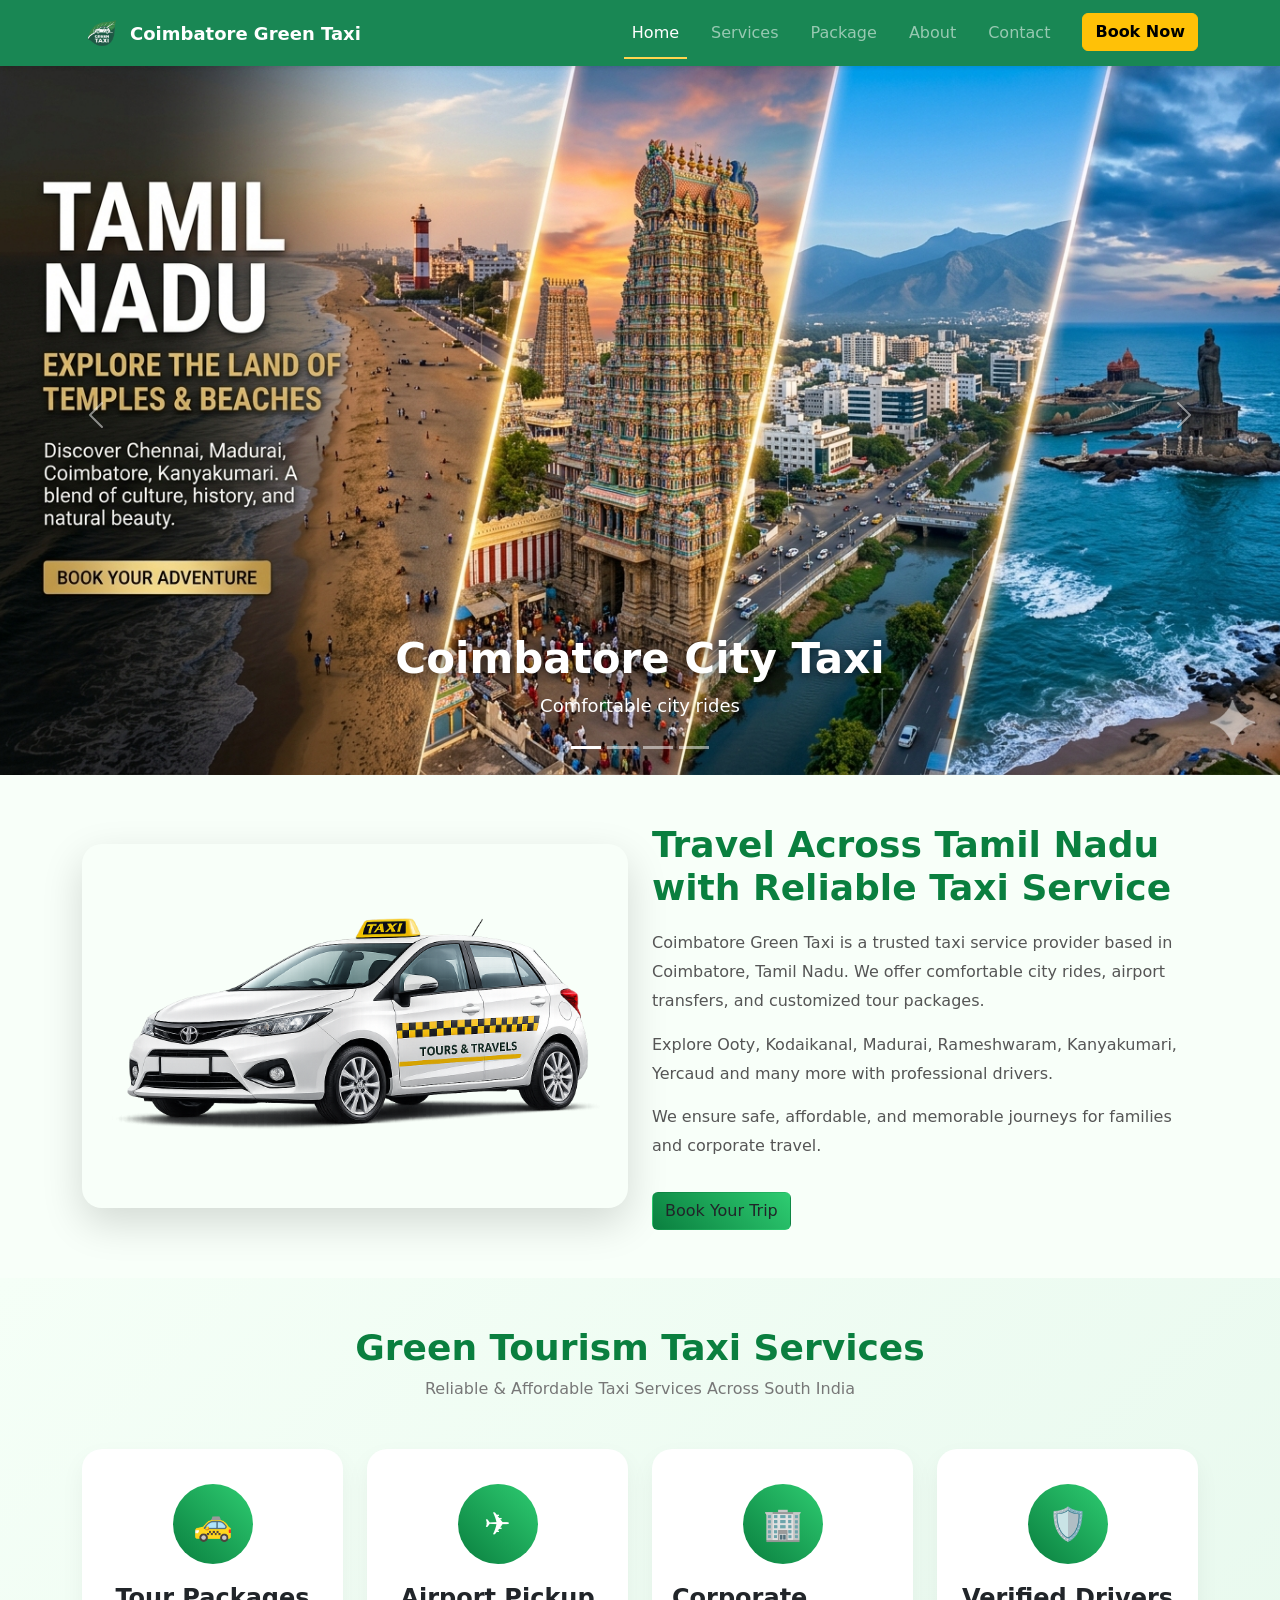
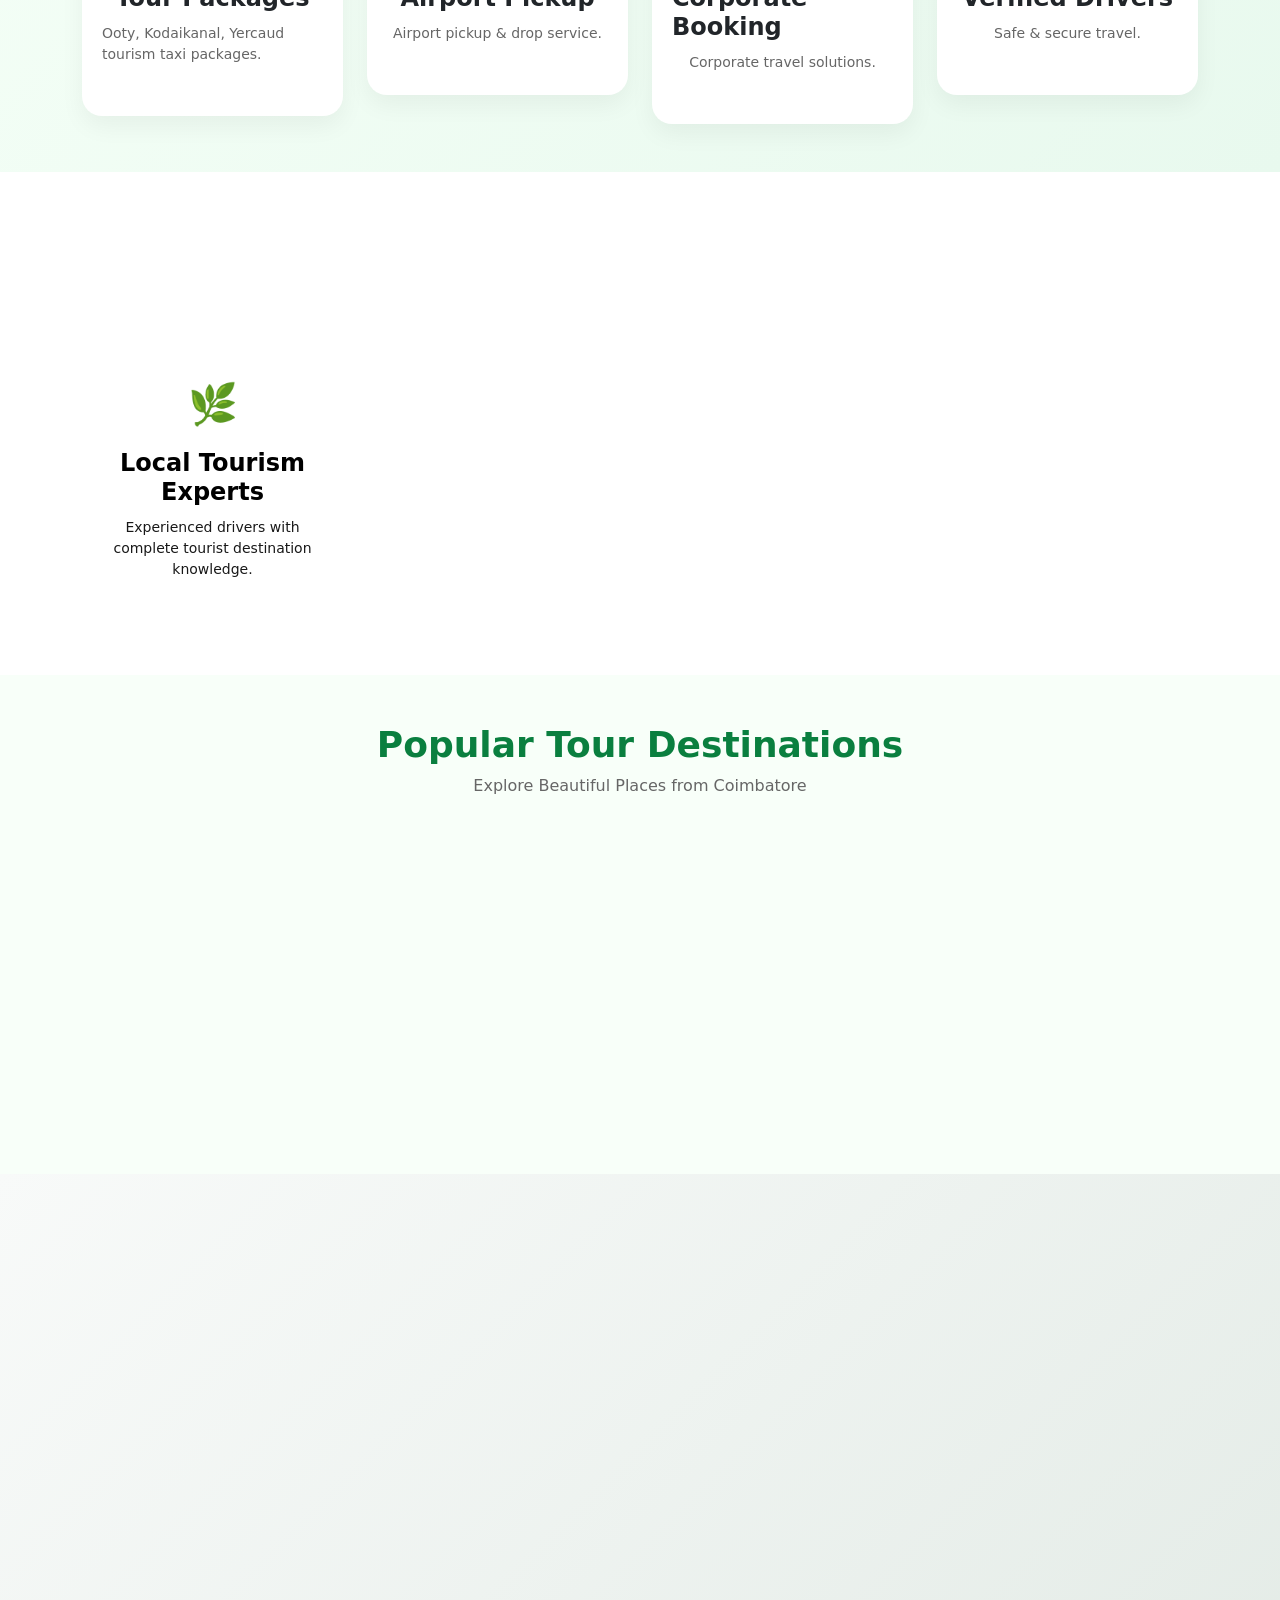
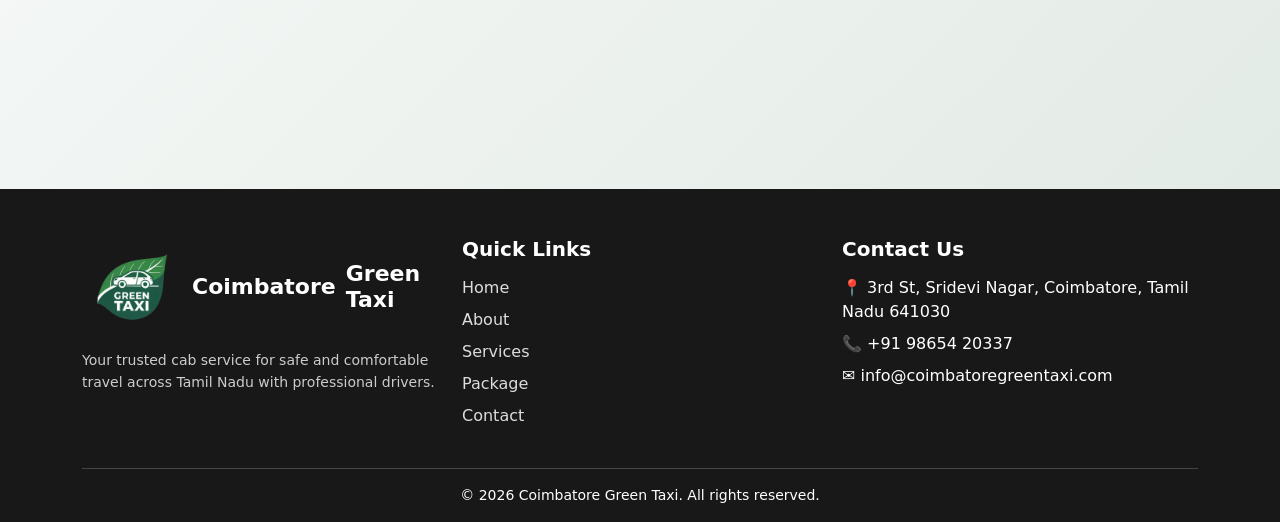
==== commit 20d22215: "website home,service,about ui added" ====
--- a/index.html
+++ b/index.html
@@ -3,9 +3,11 @@
 <head>
 <meta charset="UTF-8">
 <meta name="viewport" content="width=device-width, initial-scale=1.0">
-<title>Infant Green Tours & Travels</title>
+<title>Coimbatore Green Taxi</title>
+<link rel="icon" type="image/png" href="assets/img/favicon.png">
 <link rel="stylesheet" href="assets/css/style.css">
 <link href="https://cdn.jsdelivr.net/npm/bootstrap@5.3.3/dist/css/bootstrap.min.css" rel="stylesheet">
+<link href="https://fonts.googleapis.com/css2?family=Poppins:wght@400;500;600;700;800&display=swap" rel="stylesheet"/>
 <!-- Fontawesome -->
 <link rel="stylesheet"
 href="https://cdnjs.cloudflare.com/ajax/libs/font-awesome/6.5.0/css/all.min.css"/>
@@ -100,7 +102,7 @@
           </h2>
 
           <p class="about-text">
-            Infant Green Tours & Travels is a trusted taxi service provider based in Coimbatore, Tamil Nadu. 
+            Coimbatore Green Taxi is a trusted taxi service provider based in Coimbatore, Tamil Nadu. 
             We offer comfortable city rides, airport transfers, and customized tour packages.
           </p>
 
@@ -282,73 +284,92 @@
 <!-- Destinations Section End -->
 
 <!-- FAQ Section Alternative -->
-<section class="faq-alt-section py-5">
+<section class="faq-section py-5">
   <div class="container">
     <div class="row align-items-center">
 
-      <!-- Left Content -->
-      <div class="col-lg-6 reveal reveal-left">
-
-        <h2 class="faq-alt-title">
-          Frequently Asked Questions
-        </h2>
-
-        <div class="accordion" id="faqAltAccordion">
-
-          <div class="accordion-item">
-            <h2 class="accordion-header">
-              <button class="accordion-button" data-bs-toggle="collapse" data-bs-target="#altFaq1">
-                Do you provide airport pickup service?
-              </button>
-            </h2>
-            <div id="altFaq1" class="accordion-collapse collapse show">
-              <div class="accordion-body">
-                Yes, we provide airport pickup and drop from Coimbatore and nearby cities.
-              </div>
-            </div>
-          </div>
-
-          <div class="accordion-item">
-            <h2 class="accordion-header">
-              <button class="accordion-button collapsed" data-bs-toggle="collapse" data-bs-target="#altFaq2">
-                Can I book Ooty tour package?
-              </button>
-            </h2>
-            <div id="altFaq2" class="accordion-collapse collapse">
-              <div class="accordion-body">
-                Yes, we offer customized Ooty and Kodaikanal tour packages.
-              </div>
-            </div>
-          </div>
-
-          <div class="accordion-item">
-            <h2 class="accordion-header">
-              <button class="accordion-button collapsed" data-bs-toggle="collapse" data-bs-target="#altFaq3">
-                Are drivers verified?
-              </button>
-            </h2>
-            <div id="altFaq3" class="accordion-collapse collapse">
-              <div class="accordion-body">
-                All our drivers are background verified and experienced.
-              </div>
-            </div>
-          </div>
-
-        </div>
-
-      </div>
-
-      <!-- Right GIF Image -->
-      <div class="col-lg-6 text-center reveal reveal-right">
-        <img src="assets/img/faq-animation.gif"
-             class="img-fluid faq-gif"
-             alt="FAQ Animation">
-      </div>
-
+      <!-- LEFT FAQ -->
+      <div class="col-lg-6 col-md-12 mb-4 mb-lg-0 reveal reveal-left">
+        <h2 class="section-title green">Frequently Asked Questions</h2>
+        
+        <div class="faq-list">
+
+          <div class="faq-item">
+            <button class="faq-q" onclick="toggleFaq(this)">
+              Do you provide airport pickup service?
+              <span class="faq-arrow">▾</span>
+            </button>
+            <div class="faq-a">
+              <p>Yes, we provide 24/7 airport pickup and drop services at all major airports including Coimbatore, Chennai, Madurai, and Trichy.</p>
+            </div>
+          </div>
+
+          <div class="faq-item">
+            <button class="faq-q" onclick="toggleFaq(this)">
+              Can I book an Ooty tour package?
+              <span class="faq-arrow">▾</span>
+            </button>
+            <div class="faq-a">
+              <p>Absolutely! We have customised Ooty tour packages that include all popular sightseeing spots.</p>
+            </div>
+          </div>
+
+          <div class="faq-item">
+            <button class="faq-q" onclick="toggleFaq(this)">
+              Are your drivers verified?
+              <span class="faq-arrow">▾</span>
+            </button>
+            <div class="faq-a">
+              <p>Yes, all our drivers are background verified and licensed professionals.</p>
+            </div>
+          </div>
+
+          <div class="faq-item">
+            <button class="faq-q" onclick="toggleFaq(this)">
+              Is fuel cost included in the packages?
+              <span class="faq-arrow">▾</span>
+            </button>
+            <div class="faq-a">
+              <p>Yes, fuel charges are included in our tour packages.</p>
+            </div>
+          </div>
+
+          <div class="faq-item">
+            <button class="faq-q" onclick="toggleFaq(this)">
+              Can I hire a cab for outstation trips?
+              <span class="faq-arrow">▾</span>
+            </button>
+            <div class="faq-a">
+              <p>Yes, we offer one-way and round-trip outstation cab services.</p>
+            </div>
+          </div>
+
+          <div class="faq-item">
+            <button class="faq-q" onclick="toggleFaq(this)">
+              Do you offer 24/7 service?
+              <span class="faq-arrow">▾</span>
+            </button>
+            <div class="faq-a">
+              <p>Yes, our cab service is available 24 hours a day.</p>
+            </div>
+          </div>
+
+        </div>
+
+      </div>
+
+      <!-- RIGHT IMAGE -->
+      <div class="col-lg-6 col-md-12 text-center reveal reveal-right">
+        <img src="assets/img/faq-animation.png"
+             class="img-fluid faq-image mt-5"
+             alt="FAQ">
+      </div>
     </div>
   </div>
 </section>
  
+
+<div id="footer"></div>
 <script src="https://cdn.jsdelivr.net/npm/bootstrap@5.3.3/dist/js/bootstrap.bundle.min.js"></script>
 <script src="assets/js/script.js"></script>
 </body>
--- a/assets/css/style.css
+++ b/assets/css/style.css
@@ -1,7 +1,48 @@
+/* ===========================
+   RESET & BASE
+=========================== */
+*, *::before, *::after {
+  box-sizing: border-box;
+  margin: 0;
+  padding: 0;
+}
+
+:root {
+  --green-dark:   #1a5c2e;
+  --green-main:   #2d7a47;
+  --green-light:  #e8f5ee;
+  --green-mid:    #c6e8d2;
+  --green-accent: #3a9e5f;
+  --text-dark:    #1a1a1a;
+  --text-mid:     #444444;
+  --text-light:   #666666;
+  --white:        #ffffff;
+  --card-border:  #e0e0e0;
+  --footer-bg:    #1a2520;
+  --font:         'Poppins', sans-serif;
+  --radius:       10px;
+  --shadow:       0 2px 14px rgba(0,0,0,0.07);
+}
+
+html { scroll-behavior: smooth; }
+
 body {
+  font-family: var(--font);
+  color: var(--text-dark);
+  background: var(--white);
+  line-height: 1.6;
   padding-top: 55px;
 }
 
+a { text-decoration: none; color: inherit; }
+ul { list-style: none; }
+img { max-width: 100%; display: block; }
+
+.container {
+  width: 90%;
+  max-width: 1160px;
+  margin: 0 auto;
+}
 .hero-section {
   height: 100vh;
   background: linear-gradient(rgba(0,0,0,0.5),rgba(0,0,0,0.5)),
@@ -10,12 +51,85 @@
   background-position: center;
 }
 
+/* ===== Logo ===== */
+.navbar-logo {
+  height: 40px;
+  width: auto;
+}
+
+.brand-text {
+  font-size: 18px;
+  white-space: nowrap;
+}
+
 .navbar-brand {
   font-size: 24px;
-}
-
+  display: flex;
+  align-items: center;
+}
+
+/* ===== Button ===== */
 .btn-warning {
   border-radius: 30px;
+}
+
+/* ===== Nav Links ===== */
+.navbar-nav .nav-link{
+  position: relative;
+  margin: 0 8px;
+  font-weight: 500;
+}
+
+/* underline base */
+.navbar-nav .nav-link::after{
+  content:"";
+  position:absolute;
+  left:0;
+  bottom:-6px;
+  width:0;
+  height:2px;
+  background:#ffd54f;
+  transition:0.3s ease;
+}
+
+/* hover underline */
+.navbar-nav .nav-link:hover::after{
+  width:100%;
+}
+
+/* active underline */
+.navbar-nav .nav-link.active::after{
+  width:100%;
+}
+
+/* ===== Tablet ===== */
+@media (max-width: 991px) {
+
+  .navbar-logo {
+    height: 35px;
+  }
+
+  .brand-text {
+    font-size: 16px;
+  }
+
+}
+
+/* ===== Mobile ===== */
+@media (max-width: 576px) {
+
+  .navbar-logo {
+    height: 30px;
+  }
+
+  .brand-text {
+    font-size: 14px;
+  }
+
+  .navbar-brand {
+    font-size: 18px;
+  }
+
 }
 
 .banner-img {
@@ -217,7 +331,7 @@
   }
 }
 .why-section {
-  background: linear-gradient(135deg,#0a7f3f,#2ecc71);
+  background: linear-gradient(135deg,#367d53);
   color: #fff;
 }
 
@@ -231,13 +345,13 @@
 }
 
 .why-card {
-  background: rgba(255,255,255,0.1);
+  background: white;
   backdrop-filter: blur(10px);
   padding: 30px 20px;
   border-radius: 20px;
   text-align: center;
   transition: 0.4s;
-  border: 1px solid rgba(255,255,255,0.2);
+  border: 1px solid white;
 }
 
 .why-card:hover {
@@ -258,11 +372,13 @@
 .why-card h4 {
   font-weight: 600;
   margin-bottom: 10px;
+  color: black;
 }
 
 .why-card p {
   font-size: 14px;
   opacity: 0.9;
+  color: black;
 }
 
 /* responsive */
@@ -341,91 +457,161 @@
 }
 
 .faq-section {
-  background: #f8fff9;
-}
-
-.faq-title {
-  font-size: 36px;
+  background: linear-gradient(135deg, #f8faf9, #e3ebe6);
+  padding: 60px 0;
+}
+
+.section-title.green {
+  color: #0a7f3f;
   font-weight: 700;
-  color: #0a7f3f;
-}
-
-.faq-subtitle {
-  color: #666;
-}
-
-/* accordion design */
-.accordion-item {
+  margin-bottom: 25px;
+}
+
+/* FAQ BOX */
+.faq-item {
+  margin-bottom: 12px;
+  border-radius: 10px;
+  overflow: hidden;
+  background: #fff;
+  color: #333;
+  box-shadow: 0 8px 20px rgba(0,0,0,0.08);
+}
+
+.faq-q {
+  width: 100%;
+  text-align: left;
+  padding: 16px;
+  background: #fff;
   border: none;
-  margin-bottom: 15px;
-  border-radius: 12px;
+  font-weight: 600;
+  display: flex;
+  justify-content: space-between;
+  align-items: center;
+  cursor: pointer;
+}
+
+.faq-a {
+  max-height: 0;
   overflow: hidden;
-  box-shadow: 0 5px 15px rgba(0,0,0,0.05);
-}
-
-.accordion-button {
-  font-weight: 600;
-  padding: 18px;
-}
-
-.accordion-button:not(.collapsed) {
-  background: linear-gradient(45deg,#0a7f3f,#2ecc71);
-  color: #fff;
-}
-
-.accordion-body {
-  background: #fff;
-  color: #555;
-}
-
-/* responsive */
-@media(max-width:768px){
-  .faq-title{
-    font-size:26px;
-  }
-}
-
-.faq-alt-section {
-  background: linear-gradient(135deg,#f8fff9,#e9f7ef);
-}
-
-.faq-alt-title {
-  font-size: 36px;
-  font-weight: 700;
-  color: #0a7f3f;
-  margin-bottom: 25px;
-}
-
-.faq-gif {
+  padding: 0 16px;
+  background: #f9f9f9;
+  transition: all 0.4s ease;
+}
+
+.faq-item.active .faq-a {
+  max-height: 200px;
+  padding: 15px 16px;
+}
+
+.faq-arrow {
+  transition: 0.3s;
+}
+
+.faq-item.active .faq-arrow {
+  transform: rotate(180deg);
+}
+
+/* floating animation */
+.faq-image {
   max-width: 100%;
   animation: float 3s ease-in-out infinite;
 }
 
 @keyframes float {
   0% {transform: translateY(0);}
-  50% {transform: translateY(-10px);}
+  50% {transform: translateY(-12px);}
   100% {transform: translateY(0);}
 }
 
-/* accordion styling */
-.faq-alt-section .accordion-item {
-  border: none;
-  margin-bottom: 12px;
-  border-radius: 12px;
-  overflow: hidden;
-  box-shadow: 0 5px 15px rgba(0,0,0,0.05);
-}
-
-.faq-alt-section .accordion-button:not(.collapsed){
-  background: linear-gradient(45deg,#0a7f3f,#2ecc71);
+.footer-section {
+  background: #171817;
   color: #fff;
 }
 
-@media(max-width:768px){
-  .faq-alt-title{
-    font-size:26px;
-    text-align:center;
-  }
+.footer-brand{
+  margin-bottom:25px;
+}
+
+.footer-logo{
+  display:flex;
+  align-items:center;
+  gap:10px;
+  font-size:22px;
+  font-weight:700;
+  color:#fff;
+  margin-bottom:12px;
+}
+
+/* logo image */
+.footer-logo img{
+  width:100px;
+  height:auto;
+}
+
+/* text */
+.footer-brand p{
+  color:#ccc;
+  font-size:14px;
+  line-height:1.6;
+  margin:0;
+}
+
+.footer-title {
+  font-weight: 600;
+  margin-bottom: 15px;
+}
+
+.footer-links {
+  list-style: none;
+  padding: 0;
+}
+
+.footer-links li {
+  margin-bottom: 8px;
+}
+
+.footer-links a {
+  color: #ddd;
+  text-decoration: none;
+  transition: 0.3s;
+}
+
+.footer-links a:hover {
+  color: #fff;
+  padding-left: 5px;
+}
+
+.footer-contact p {
+  margin-bottom: 8px;
+}
+
+.footer-bottom {
+  border-top: 1px solid rgba(255,255,255,0.2);
+  font-size: 14px;
+}
+
+/* tablet */
+@media(max-width:991px){
+  .footer-logo{
+    font-size:20px;
+  }
+}
+
+/* mobile */
+@media(max-width:576px){
+
+.footer-brand{
+  text-align:center;
+}
+
+.footer-logo{
+  justify-content:center;
+}
+
+.footer-logo img{
+  width:100px;
+}
+
 }
 
 .reveal {
@@ -434,14 +620,56 @@
 }
 
 .reveal-left {
-  transform: translateX(-60px);
+  transform: translateX(-40px);
 }
 
 .reveal-right {
-  transform: translateX(60px);
+  transform: translateX(40px);
 }
 
 .reveal.active {
   opacity: 1;
   transform: translateX(0);
+}
+
+.reveal-bottom {
+  opacity: 0;
+  transform: translateY(60px);
+  transition: all 0.8s ease;
+}
+
+.reveal-bottom.active {
+  opacity: 1;
+  transform: translateY(0);
+}
+
+.reveal-top {
+  opacity: 0;
+  transform: translateY(-60px);
+  transition: all 0.8s ease;
+}
+
+.reveal-top.active {
+  opacity: 1;
+  transform: translateY(0);
+}
+
+.reveal-top {
+  opacity: 0;
+  transform: translateY(-60px);
+  transition: all 0.8s ease;
+}
+
+.reveal-top.active {
+  opacity: 1;
+  transform: translateY(0);
+}
+
+.reveal-fade {
+  opacity: 0;
+  transition: opacity 1s ease;
+}
+
+.reveal-fade.active {
+  opacity: 1;
 }
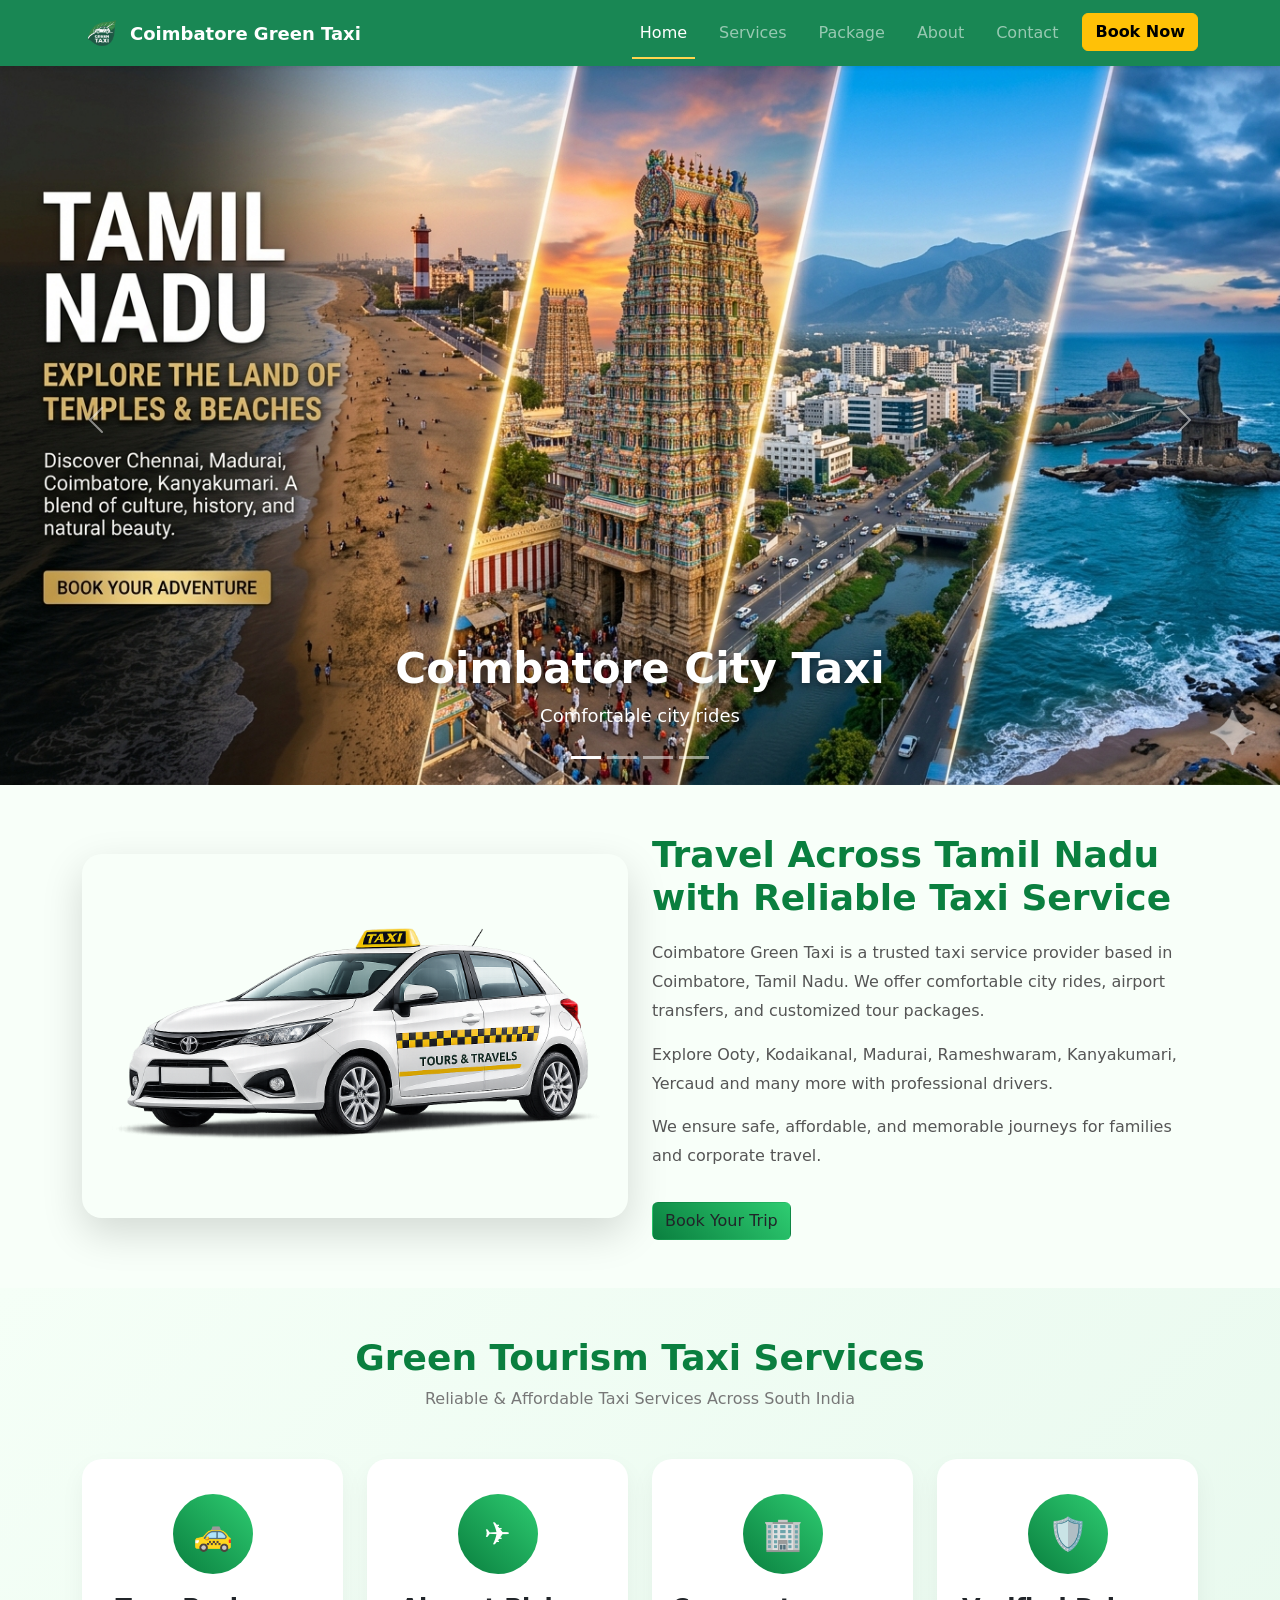
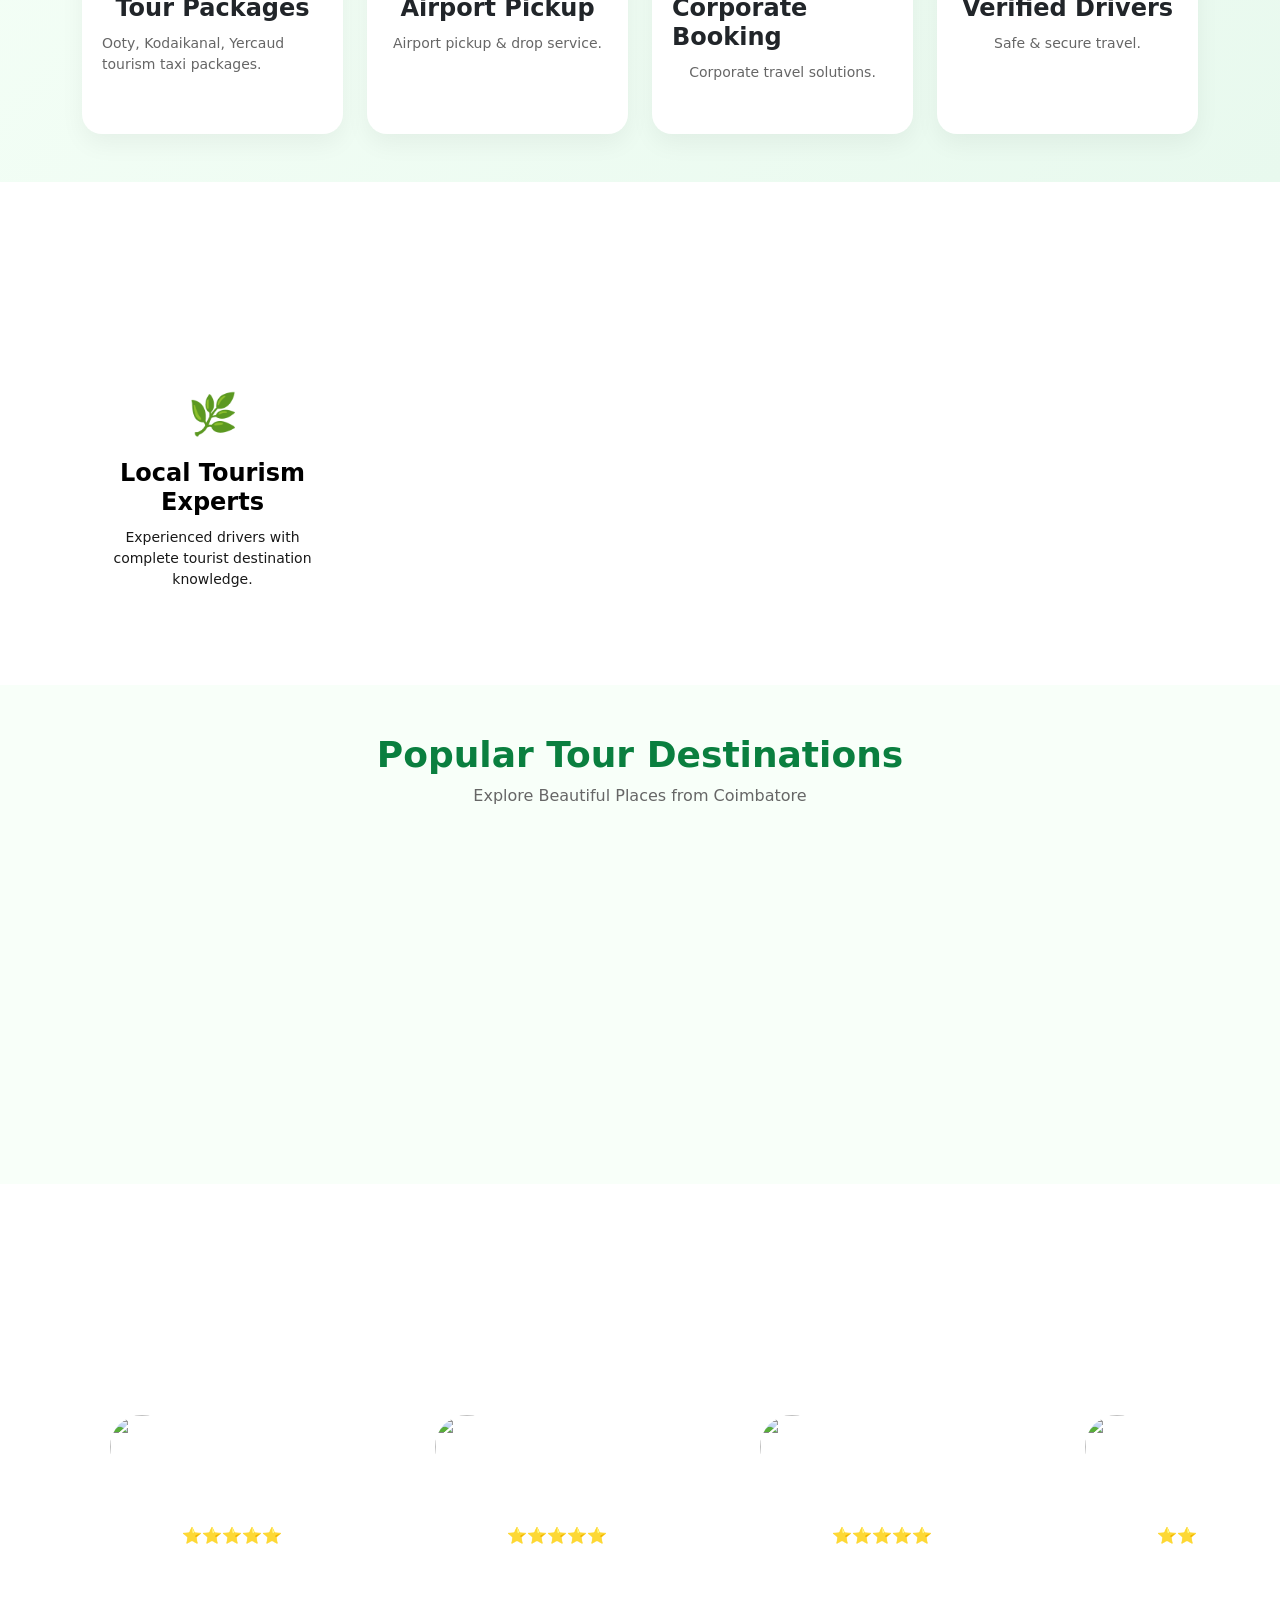
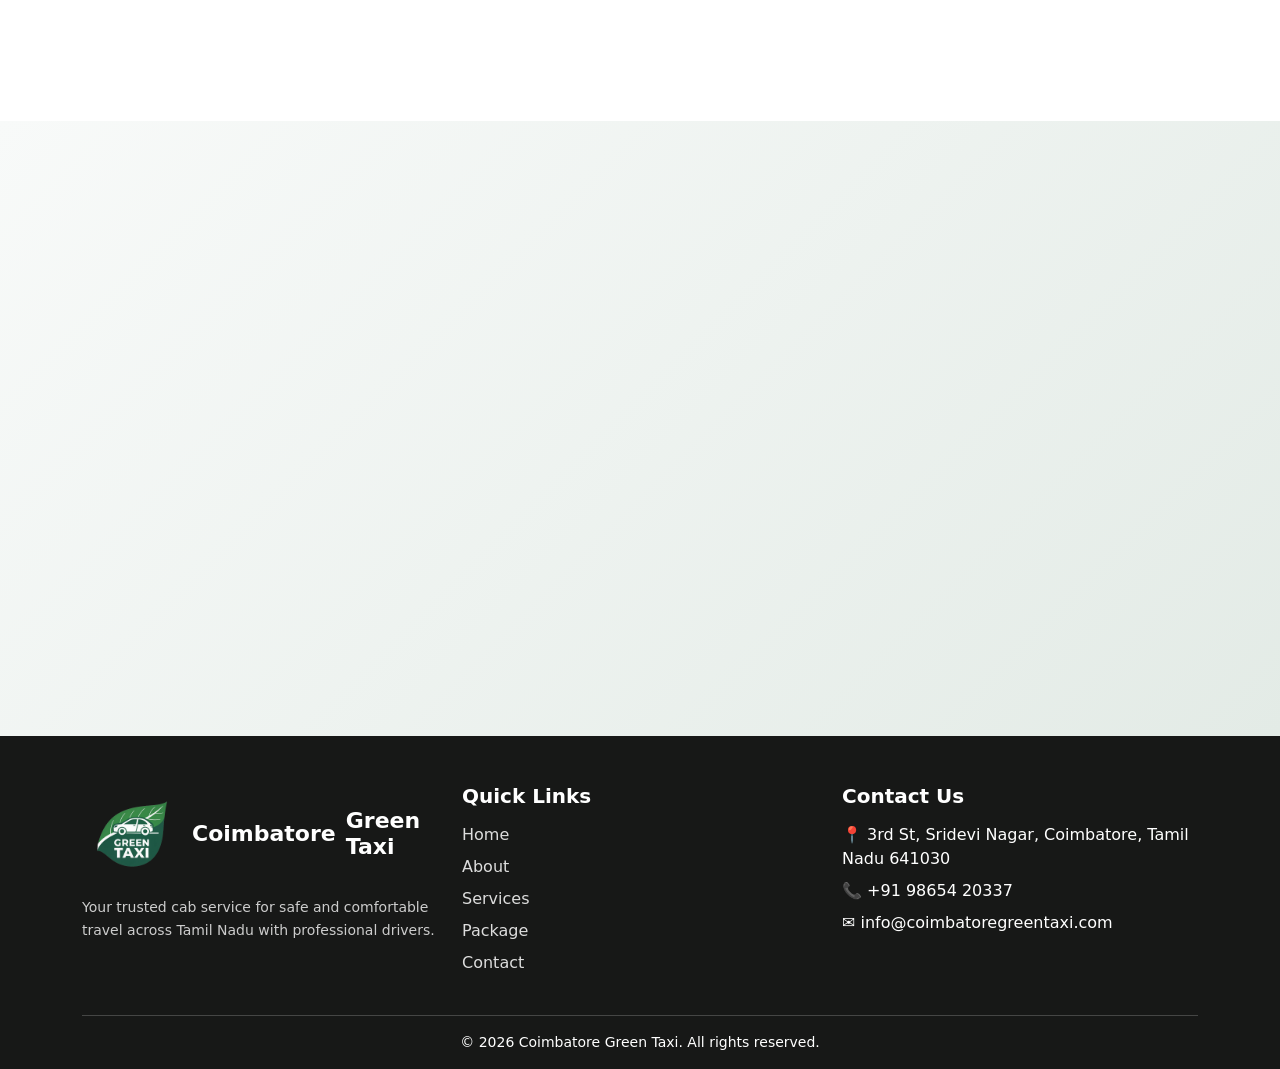
==== commit 0d8b17d7: "testimonial and design issue are fixed" ====
--- a/index.html
+++ b/index.html
@@ -14,7 +14,6 @@
 </head>
 <body>
     <div id="navbar"></div>
-
     <!-- Banner Section Start -->
 <section class="banner-section">
 
@@ -31,7 +30,7 @@
   <div class="carousel-inner">
 
     <!-- Coimbatore -->
-    <div class="carousel-item active">
+    <div class="carousel-item active banner-bg">
       <img src="assets/img/tamilnadu.png" class="d-block w-100 banner-img" alt="Coimbatore">
       <div class="carousel-caption banner-caption">
         <h3>Coimbatore City Taxi</h3>
@@ -40,7 +39,7 @@
     </div>
 
     <!-- Kerala -->
-    <div class="carousel-item">
+    <div class="carousel-item banner-bg">
       <img src="assets/img/kerala.png" class="d-block w-100 banner-img" alt="Kerala">
       <div class="carousel-caption banner-caption">
         <h3>Kerala Tour Package</h3>
@@ -48,7 +47,7 @@
     </div>
 
     <!-- Ooty -->
-    <div class="carousel-item">
+    <div class="carousel-item banner-bg">
       <img src="assets/img/ooty.png" class="d-block w-100 banner-img" alt="Ooty">
       <div class="carousel-caption banner-caption">
         <h3>Ooty Hill Station</h3>
@@ -56,7 +55,7 @@
     </div>
 
     <!-- Wayanad -->
-    <div class="carousel-item">
+    <div class="carousel-item banner-bg">
       <img src="assets/img/wayndu.png" class="d-block w-100 banner-img" alt="Wayanad">
       <div class="carousel-caption banner-caption">
         <h3>Wayanad Trip</h3>
@@ -283,6 +282,61 @@
 </section>
 <!-- Destinations Section End -->
 
+<section class="testimonial-modern">
+  <div class="container">
+
+    <div class="text-center mb-5">
+      <h2 class="section-title text-white">Customer Reviews</h2>
+      <p class="section-subtitle text-white">Loved by 1000+ Happy Customers</p>
+    </div>
+
+    <div class="testimonial-slider">
+
+      <div class="testimonial-track">
+
+        <!-- CARD -->
+        <div class="testimonial-item">
+          <img src="https://i.pravatar.cc/100?img=1" class="profile">
+          <h5>Ravi Kumar</h5>
+          <div class="stars">⭐⭐⭐⭐⭐</div>
+          <p>Excellent service! Very comfortable ride.</p>
+        </div>
+
+        <div class="testimonial-item">
+          <img src="https://i.pravatar.cc/100?img=2" class="profile">
+          <h5>Priya</h5>
+          <div class="stars">⭐⭐⭐⭐⭐</div>
+          <p>Clean car and smooth journey.</p>
+        </div>
+
+        <div class="testimonial-item">
+          <img src="https://i.pravatar.cc/100?img=3" class="profile">
+          <h5>Arun</h5>
+          <div class="stars">⭐⭐⭐⭐⭐</div>
+          <p>Best taxi service in Coimbatore.</p>
+        </div>
+
+        <div class="testimonial-item">
+          <img src="https://i.pravatar.cc/100?img=4" class="profile">
+          <h5>Divya</h5>
+          <div class="stars">⭐⭐⭐⭐⭐</div>
+          <p>Very safe and affordable.</p>
+        </div>
+
+        <div class="testimonial-item">
+          <img src="https://i.pravatar.cc/100?img=5" class="profile">
+          <h5>Suresh</h5>
+          <div class="stars">⭐⭐⭐⭐⭐</div>
+          <p>On-time pickup. Great experience.</p>
+        </div>
+
+      </div>
+
+    </div>
+
+  </div>
+</section>
+
 <!-- FAQ Section Alternative -->
 <section class="faq-section py-5">
   <div class="container">
--- a/assets/css/style.css
+++ b/assets/css/style.css
@@ -130,11 +130,26 @@
     font-size: 18px;
   }
 
+  .nav-button{
+    margin-top: 10px;
+  }
+
+}
+
+/* ===== Mobile ===== */
+@media (max-width: 768px) {
+
+  .nav-button{
+    margin-top: 10px;
+  }
+
 }
 
 .banner-img {
   height: 80vh;
+  width: 100%;
   object-fit: cover;
+  margin-top: 10px;
 }
 
 /* caption style */
@@ -156,6 +171,8 @@
 @media (max-width: 768px) {
   .banner-img {
     height: 60vh;
+    width: 100%;
+    margin-top: -10px;
   }
 
   .banner-caption h3 {
@@ -174,6 +191,7 @@
 @media (max-width: 576px) {
   .banner-img {
     height: 50vh;
+    width: 100%;
   }
 
   .banner-caption {
@@ -281,6 +299,7 @@
   box-shadow: 0 10px 25px rgba(0,0,0,0.05);
   position: relative;
   overflow: hidden;
+  height: 100%;
 }
 
 .service-card:hover {
@@ -352,6 +371,7 @@
   text-align: center;
   transition: 0.4s;
   border: 1px solid white;
+  height: 100%;
 }
 
 .why-card:hover {
@@ -614,6 +634,81 @@
 
 }
 
+/* SECTION */
+.testimonial-modern {
+  background: linear-gradient(135deg,#367d53);
+  color: #fff;
+  padding: 80px 0;
+  overflow: hidden;
+}
+
+/* SLIDER */
+.testimonial-slider {
+  overflow: hidden;
+  position: relative;
+}
+
+/* TRACK (ANIMATION) */
+.testimonial-track {
+  display: flex;
+  gap: 25px;
+  animation: scroll 20s linear infinite;
+}
+
+/* CARD */
+.testimonial-item {
+  min-width: 300px;
+  background: rgba(255,255,255,0.15);
+  backdrop-filter: blur(12px);
+  border-radius: 20px;
+  padding: 25px;
+  text-align: center;
+  transition: 0.4s;
+}
+
+/* HOVER */
+.testimonial-item:hover {
+  transform: scale(1.1);
+  background: rgba(255,255,255,0.25);
+}
+
+/* PROFILE */
+.profile {
+  width: 70px;
+  height: 70px;
+  border-radius: 50%;
+  margin-bottom: 10px;
+  border: 3px solid #fff;
+}
+
+/* TEXT */
+.testimonial-item p {
+  font-size: 14px;
+  margin-top: 10px;
+}
+
+/* STARS */
+.stars {
+  margin: 5px 0;
+}
+
+/* ANIMATION */
+@keyframes scroll {
+  0% {
+    transform: translateX(0);
+  }
+  100% {
+    transform: translateX(-50%);
+  }
+}
+
+/* RESPONSIVE */
+@media(max-width:768px){
+  .testimonial-item {
+    min-width: 250px;
+  }
+}
+
 .reveal {
   opacity: 0;
   transition: 0.8s;
